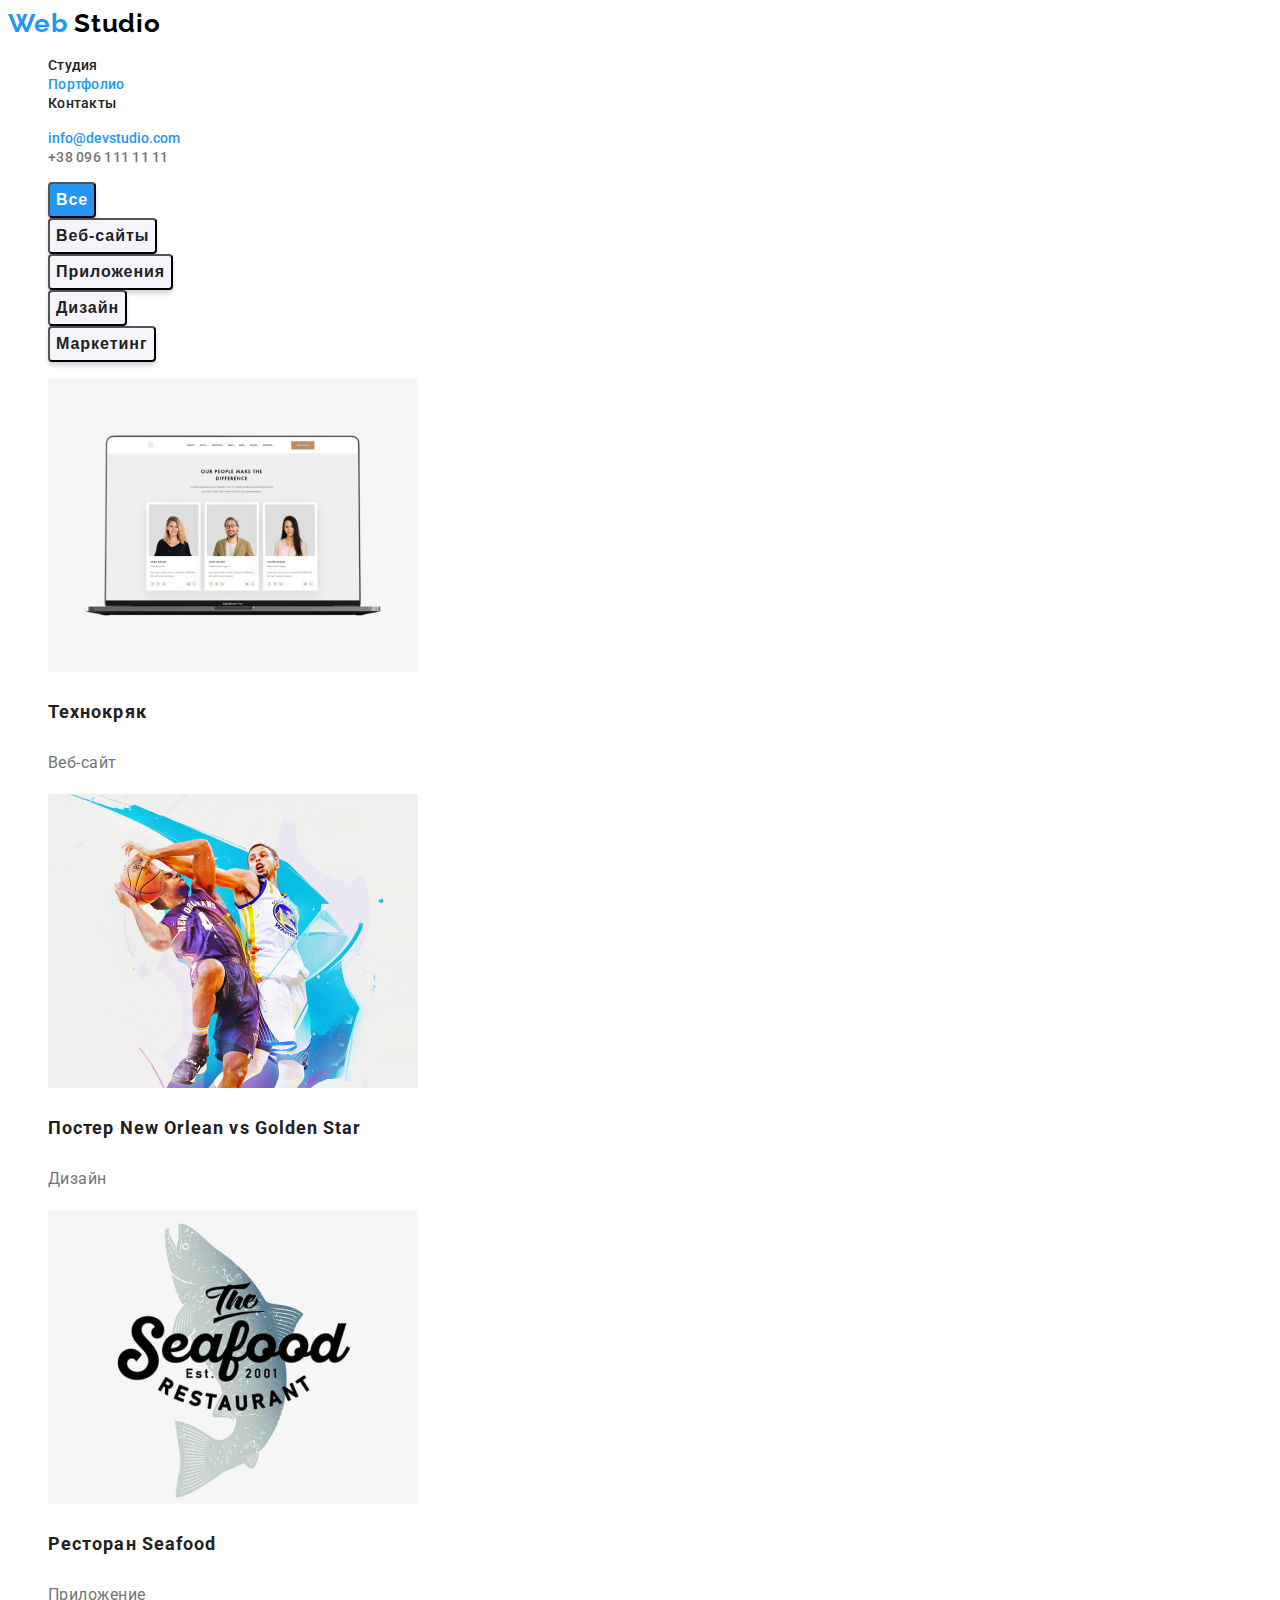
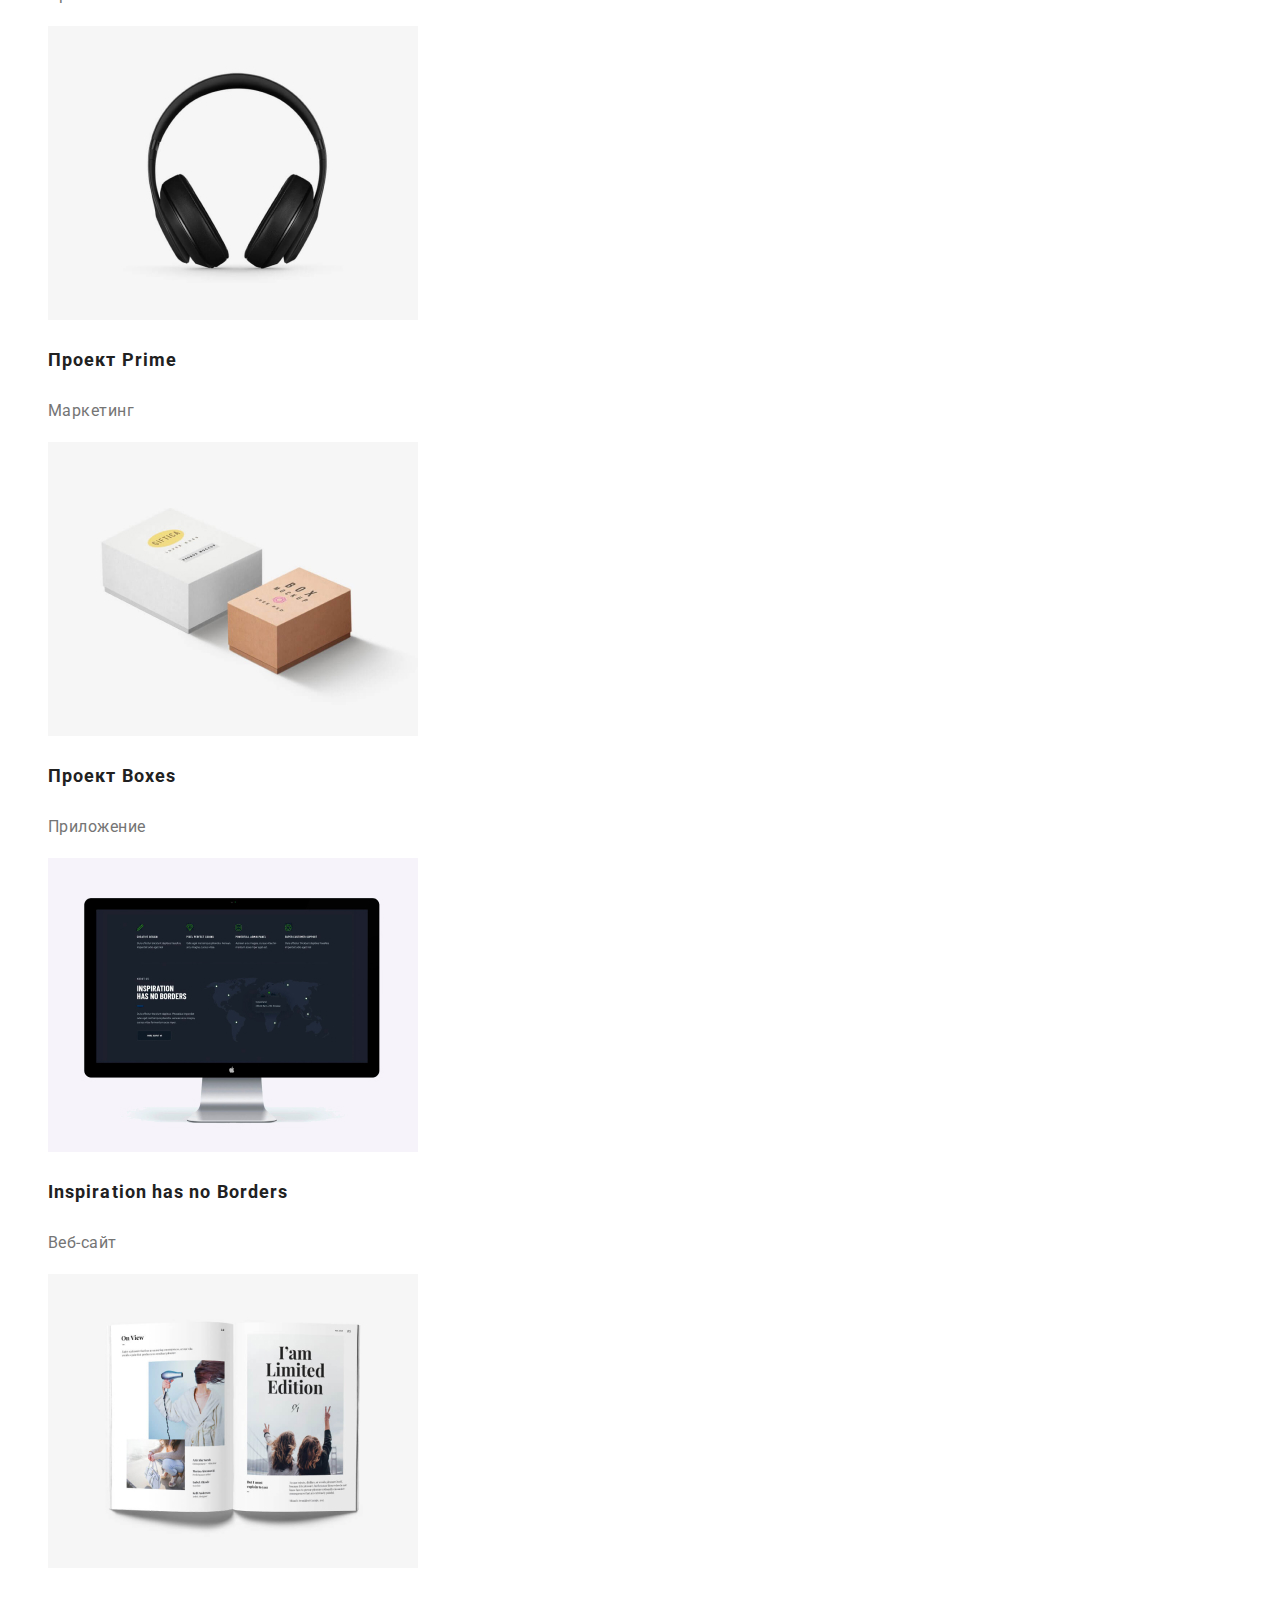
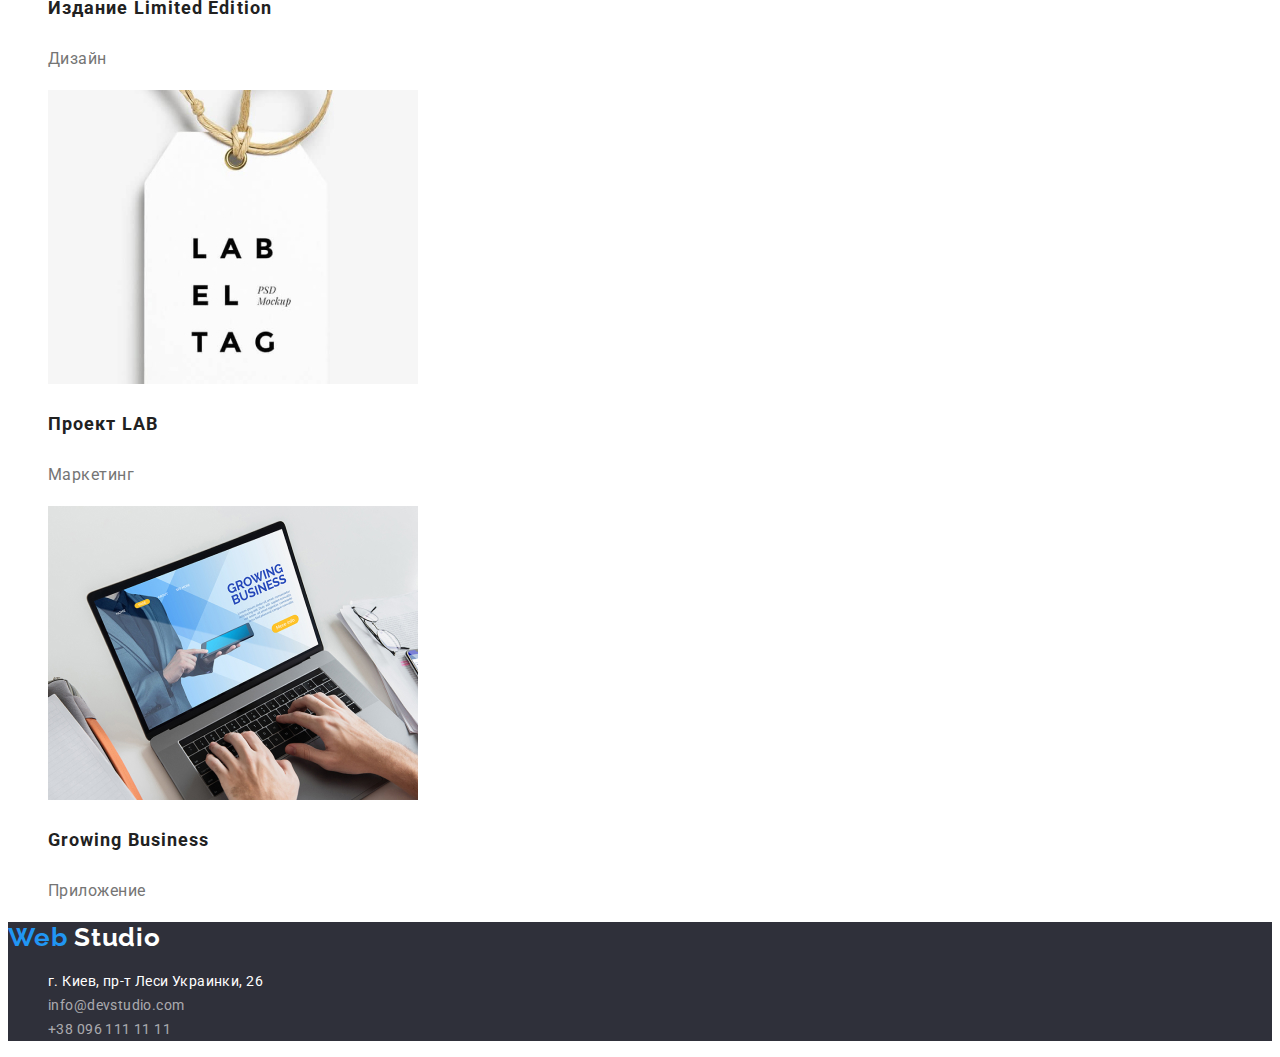
==== portfolio.html @ 271ae631 "Add files via upload" ====
<!DOCTYPE html>
<html lang="en">
<head>
    <meta charset="UTF-8" />
    <meta http-equiv="X-UA-Compatible" content="IE=edge" />
    <meta name="viewport" content="width=device-width, initial-scale=1.0" />
    <title>Document</title>
    <link rel="stylesheet" href="css/style.css">
    <link rel="modern-normalize" href="https://cdnjs.cloudflare.com/ajax/libs/modern-normalize/1.1.0/modern-normalize.min.css" integrity="sha512-wpPYUAdjBVSE4KJnH1VR1HeZfpl1ub8YT/NKx4PuQ5NmX2tKuGu6U/JRp5y+Y8XG2tV+wKQpNHVUX03MfMFn9Q==" crossorigin="anonymous" referrerpolicy="no-referrer">
    <link rel="preconnect" href="https://fonts.gstatic.com">
<link href="https://fonts.googleapis.com/css2?family=Raleway:wght@700&family=Roboto:wght@400;500;700;900&display=swap" rel="stylesheet"> 
</head>
<body>
    <!-- HEADER -->
    <header  class="header">
        <nav class="navigation"> 
          <a class="header-logo" href=" ">Web <span class="logo-color">Studio</span></a>
          
            <ul class="menu"> 
            <li class="menu-item, list"><a class="menu-link " href=" ./index.html"> Студия</a></li>
            <li class="menu-item, list"><a class="menu-link current" href=" "> Портфолио</a></li>
            <li class="menu-item, list"><a class="menu-link" href=" "> Контакты</a></li>
          </ul>
        </nav>
        <ul class="contacts-section">
          <li class="contacts-mail, list"><a class="mail-link-current" href="mailto:info@devstudio.com"> info@devstudio.com</a></li>
          <li class="contacts-telm, list"><a class="tel-link" href="tel:+380961111111">+38 096 111 11 11</a></li>
        </ul>
      </header>
       <!-- Filter -->
       <section class="section-hero">
           <h2 hidden class="">фильтр</h2>
           <ul class="filtr-menu, list">
               <li class="filtr-item">
                   <button class="btn" type="button">Все</button>

               </li>
               <li class="filtr-item">
                   <button class="pop-up-btn" type="button">Веб-сайты</button>

               </li>
               <li class="filtr-item">
                   <button class="pop-up-btn" type="button">Приложения</button>

               </li>
               <li class="filtr-item">
                   <button class="pop-up-btn" type="button">Дизайн</button>

               </li>
               <li class="filtr-item">
                   <button class="pop-up-btn" type="button">Маркетинг</button>

               </li>
            </ul>
            <!-- PORTFOLIO-->
            <ul class="-portfolio-project, list">
                <li>
                    <img src="Images/Portfolio/texnokriak.jpg" alt=""
                    width: 370px;
                    height: 294px;><a href=""></a>
                    <h3 class="project-name">Технокряк</h3>
            <p class="project-item">Веб-сайт</p>
                </li>
                <li><img src="Images/Portfolio/poster.jpg" alt=""
                    width: 370px;
                    height: 294px;><a href=""></a>
                    <h3 class="project-name">Постер New Orlean vs Golden Star</h3>
            <p class="project-item">Дизайн</p><a href=""></a></li>
                <li><img src="Images/Portfolio/restoran.jpg" alt=""
                    width: 370px;
                    height: 294px;><a href=""></a>
                    <h3 class="project-name">Ресторан Seafood</h3>
            <p class="project-item">Приложение</p><a href=""></a></li>
                <li><img src="Images/Portfolio/projectprime.jpg" alt=""
                    width: 370px;
                    height: 294px;><a href=""></a>
                    <h3 class="project-name">Проект Prime</h3>
            <p class="project-item">Маркетинг</p><a href=""></a></li>
                <li><img src="Images/Portfolio/projectboxes.jpg" alt=""
                    width: 370px;
                    height: 294px;><a href=""></a>
                    <h3 class="project-name">Проект Boxes</h3>
            <p class="project-item">Приложение</p><a href=""></a></li>
                <li><img src="Images/Portfolio/inspiration.jpg" alt=""
                    width: 370px;
                    height: 294px;><a href=""></a>
                    <h3 class="project-name">Inspiration has no Borders</h3>
            <p class="project-item">Веб-сайт</p><a href=""></a></li>
                <li><img src="Images/Portfolio/liited.jpg" alt=""
                    width: 370px;
                    height: 294px;><a href=""></a>
                    <h3 class="project-name">Издание Limited Edition</h3>
            <p class="project-item">Дизайн</p><a href=""></a></li>
                <li><img src="Images/Portfolio/projectlab.jpg" alt=""
                    width: 370px;
                    height: 294px;><a href=""></a>
                    <h3 class="project-name">Проект LAB</h3>
            <p class="project-item">Маркетинг</p><a href=""></a></li>
                <li><img src="Images/Portfolio/growing.jpg" alt=""
                    width: 370px;
                    height: 294px;><a href=""></a>
                    <h3 class="project-name">Growing Business</h3>
            <p class="project-item">Приложение</p><a href=""></a></li>
            </ul>
        </section>
        <!-- Footer -->
    <footer class="footer">
        <a class="logo-footer" href=" ">Web <span class="logo-color-footer">Studio</span></a>
        <address>
          <ul class="contact-footer">
            <li class="footer-item, list">
              <a class="map"
                href="https://goo.gl/maps/65E6jA36ebbG1yaQ8"
                target="_blank"
                rel="noopener noreferrer"
                >г. Киев, пр-т Леси Украинки, 26</a
              >
          <li class="contacts-mail, list"><a class="mail-footer" href="mailto:info@devstudio.com"> info@devstudio.com</a></li>
          <li class="contacts-tel, list"><a class="tel-footer" href="tel:+380961111111">+38 096 111 11 11</a></li>
          </ul>
        </address>
      </footer>
</body>
</html>
---- css/style.css ----
.list {
    list-style: none;
}

:root {
    --accent-color:
}

body {
    font-family: "Roboto", sans-serif;
    --main-font: "Roboto", sans-serif;
    --secondary-font: "Raleway", sans-serif;
}

.header-logo {
    font-family: Raleway;
    font-weight: bold;
    font-size: 26px;
    line-height: 31px;
    text-decoration: none;
    letter-spacing: 0.03em;
    color: #2196F3;
}

.logo-color {
    color: black;
}

.menu-link {
    font-style: normal;
    font-weight: 500;
    font-size: 14px;
    line-height: 16px;
    letter-spacing: 0.02em;
    text-decoration: none;
    color: #212121;
}

.menu-link:hover, .menu-link:focus {
    color: #2196F3;
}

.menu-link.current {
    color: #2196F3;
    cursor: pointer;
    text-decoration: none;
}

.tel-link, .mail-lnk {
    font-style: normal;
    font-weight: 500;
    font-size: 14px;
    line-height: 16px;
    letter-spacing: 0.02em;
    color: #757575;
    text-decoration: none;
}

.tel-link:hover, .tel-link:focus {
    color: #2196F3;
}

.contacts-mail:hover, .contacts-mail:focus {
    color: #2196F3;
}

.mail-link-current {
    color: #2196F3;
    cursor: pointer;
    text-decoration: none;
    font-size: 14px;
    font-weight: 500;
}

.contacts-tel:hover, .contacts-tel:focus {
    color: #2196F3;
}

/*End-Header*/

/*------*HERO*-------*/

.hero {
    text-align: center;
    background: #2F303A;
}

.hero-title {
    font-family: Roboto;
    font-style: normal;
    font-weight: 900;
    font-size: 44px;
    line-height: 60px;
    /* or 136% */
    text-align: center;
    letter-spacing: 0.06em;
    text-transform: uppercase;
    color: #FFFFFF;
}

.pop-up-button {
    font-style: inherit;
    font-weight: bold;
    font-size: 16px;
    line-height: 30px;
    display: flex;
    align-items: center;
    text-align: center;
    letter-spacing: 0.06em;
    color: #FFFFFF;
    background: #2196F3;
    box-shadow: 0px 4px 4px rgba(0, 0, 0, 0.15);
    border-radius: 4px;
    cursor: pointer;
}

.pop-up-button {
    display: inline-block;
}

/*------* END HERO*-------*/

/*-------*description*---------*/

.description-title {
    font-style: normal;
    font-weight: bold;
    font-size: 14px;
    line-height: 16px;
    letter-spacing: 0.03em;
    text-transform: uppercase;
    color: #212121;
}

.description {
    font-style: normal;
    font-weight: normal;
    font-size: 14px;
    line-height: 24px;
    letter-spacing: 0.03em;
    color: #757575;
}

/*-------* End Description*---------*/

/*-------*What We Do*---------*/

.what-we-do-name {
    font-style: normal;
    font-weight: bold;
    font-size: 36px;
    line-height: 42px;
    text-align: center;
    letter-spacing: 0.03em;
    color: #212121;
}

/*-------*End What We Do*---------*/

/*-------*Team*---------*/

.section-team {
    background: #F5F4FA;
}

.Team-title {
    font-style: normal;
    font-weight: bold;
    font-size: 36px;
    line-height: 42px;
    text-align: center;
    letter-spacing: 0.03em;
    color: #212121;
}

.Name {
    font-style: normal;
    font-weight: 500;
    font-size: 16px;
    line-height: 19px;
    /* text-align: center;*/
    letter-spacing: 0.03em;
    color: #212121;
}

.specialty {
    font-size: 16px;
    line-height: 19px;
    /* text-align: center;*/
    letter-spacing: 0.03em;
    color: #757575;
}

/*-------*End team*---------*/

/*-------*Footer*---------*/

.footer {
    background: #2F303A;
}

.map {
    font-style: normal;
    font-weight: normal;
    font-size: 14px;
    line-height: 24px;
    letter-spacing: 0.03em;
    color: #FFFFFF;
    text-decoration: none;
    /*color: #FFFFFF;*/
}

.mail-footer, .tel-footer {
    font-style: normal;
    font-weight: normal;
    font-size: 14px;
    line-height: 24px;
    text-decoration: none;
    letter-spacing: 0.03em;
    color: rgba(255, 255, 255, 0.6);
}

.mail-footer:hover, .mail-footer:focus {
    color: #2196F3;
}

.logo-footer {
    font-family: Raleway;
    font-weight: bold;
    font-size: 26px;
    line-height: 31px;
    text-decoration: none;
    letter-spacing: 0.03em;
    color: #2196F3;
}

.logo-color-footer {
    color: #FFFFFF;
}

/*-------*End Footer*---------*/

/*portfolio*/

/*HEADER*/

.header-logo {
    font-family: Raleway;
    font-weight: bold;
    font-size: 26px;
    line-height: 31px;
    text-decoration: none;
    letter-spacing: 0.03em;
    color: #2196F3;
}

.logo-color {
    color: black;
}

.menu-link {
    font-style: normal;
    font-weight: 500;
    font-size: 14px;
    line-height: 16px;
    letter-spacing: 0.02em;
    text-decoration: none;
    color: #212121;
}

.menu-link:hover, .menu-link:focus {
    color: #2196F3;
}

.menu-link.current {
    color: #2196F3;
    cursor: pointer;
    text-decoration: none;
}

.tel-link, .mail-lnk {
    font-style: normal;
    font-weight: 500;
    font-size: 14px;
    line-height: 16px;
    letter-spacing: 0.02em;
    color: #757575;
    text-decoration: none;
}

.tel-link:hover, .tel-link:focus {
    color: #2196F3;
}

.contacts-mail:hover, .contacts-mail:focus {
    color: #2196F3;
}

.mail-link-current {
    color: #2196F3;
    cursor: pointer;
    text-decoration: none;
}

.contacts-tel:hover, .contacts-tel:focus {
    color: #2196F3;
}

/*End-Header*/

/*FILTER*/

.btn {
    font-style: normal;
    font-weight: bold;
    font-size: 16px;
    line-height: 30px;
    display: flex;
    align-items: center;
    text-align: center;
    letter-spacing: 0.06em;
    color: #FFFFFF;
    background: #2196F3;
    box-shadow: 0px 4px 4px rgba(0, 0, 0, 0.15);
    border-radius: 4px;
    cursor: pointer;
}

.pop-up-btn {
    font-style: inherit;
    font-weight: bold;
    font-size: 16px;
    line-height: 30px;
    display: flex;
    align-items: center;
    text-align: center;
    letter-spacing: 0.06em;
    color: #212121;
    background: #F5F4FA;
    box-shadow: 0px 4px 4px rgba(0, 0, 0, 0.15);
    border-radius: 4px;
}

.pop-up-btn:hover, .pop-up-btn:focus {
    color: #FFFFFF;
    background-color: #2196F3;
}

/*END FILTER*/

/*PORTFOLIO*/

.project-name {
    font-style: normal;
    font-weight: bold;
    font-size: 18px;
    line-height: 36px;
    letter-spacing: 0.06em;
    color: #212121;
}

.project-item {
    font-style: normal;
    font-weight: normal;
    font-size: 16px;
    line-height: 30px;
    letter-spacing: 0.03em;
    color: #757575;
}

/*END PORTFOLIO*/

/*FOOTER*/

.footer {
    background: #2F303A;
}

.logo-footer {
    font-family: Raleway;
    font-weight: bold;
    font-size: 26px;
    line-height: 31px;
    text-decoration: none;
    letter-spacing: 0.03em;
    color: #2196F3;
}

.logo-color-footer {
    color: #FFFFFF;
}

.mail-footer, .tel-footer {
    font-style: normal;
    font-weight: normal;
    font-size: 14px;
    line-height: 24px;
    text-decoration: none;
    letter-spacing: 0.03em;
    color: rgba(255, 255, 255, 0.6);
}

/*END FOOTER*/
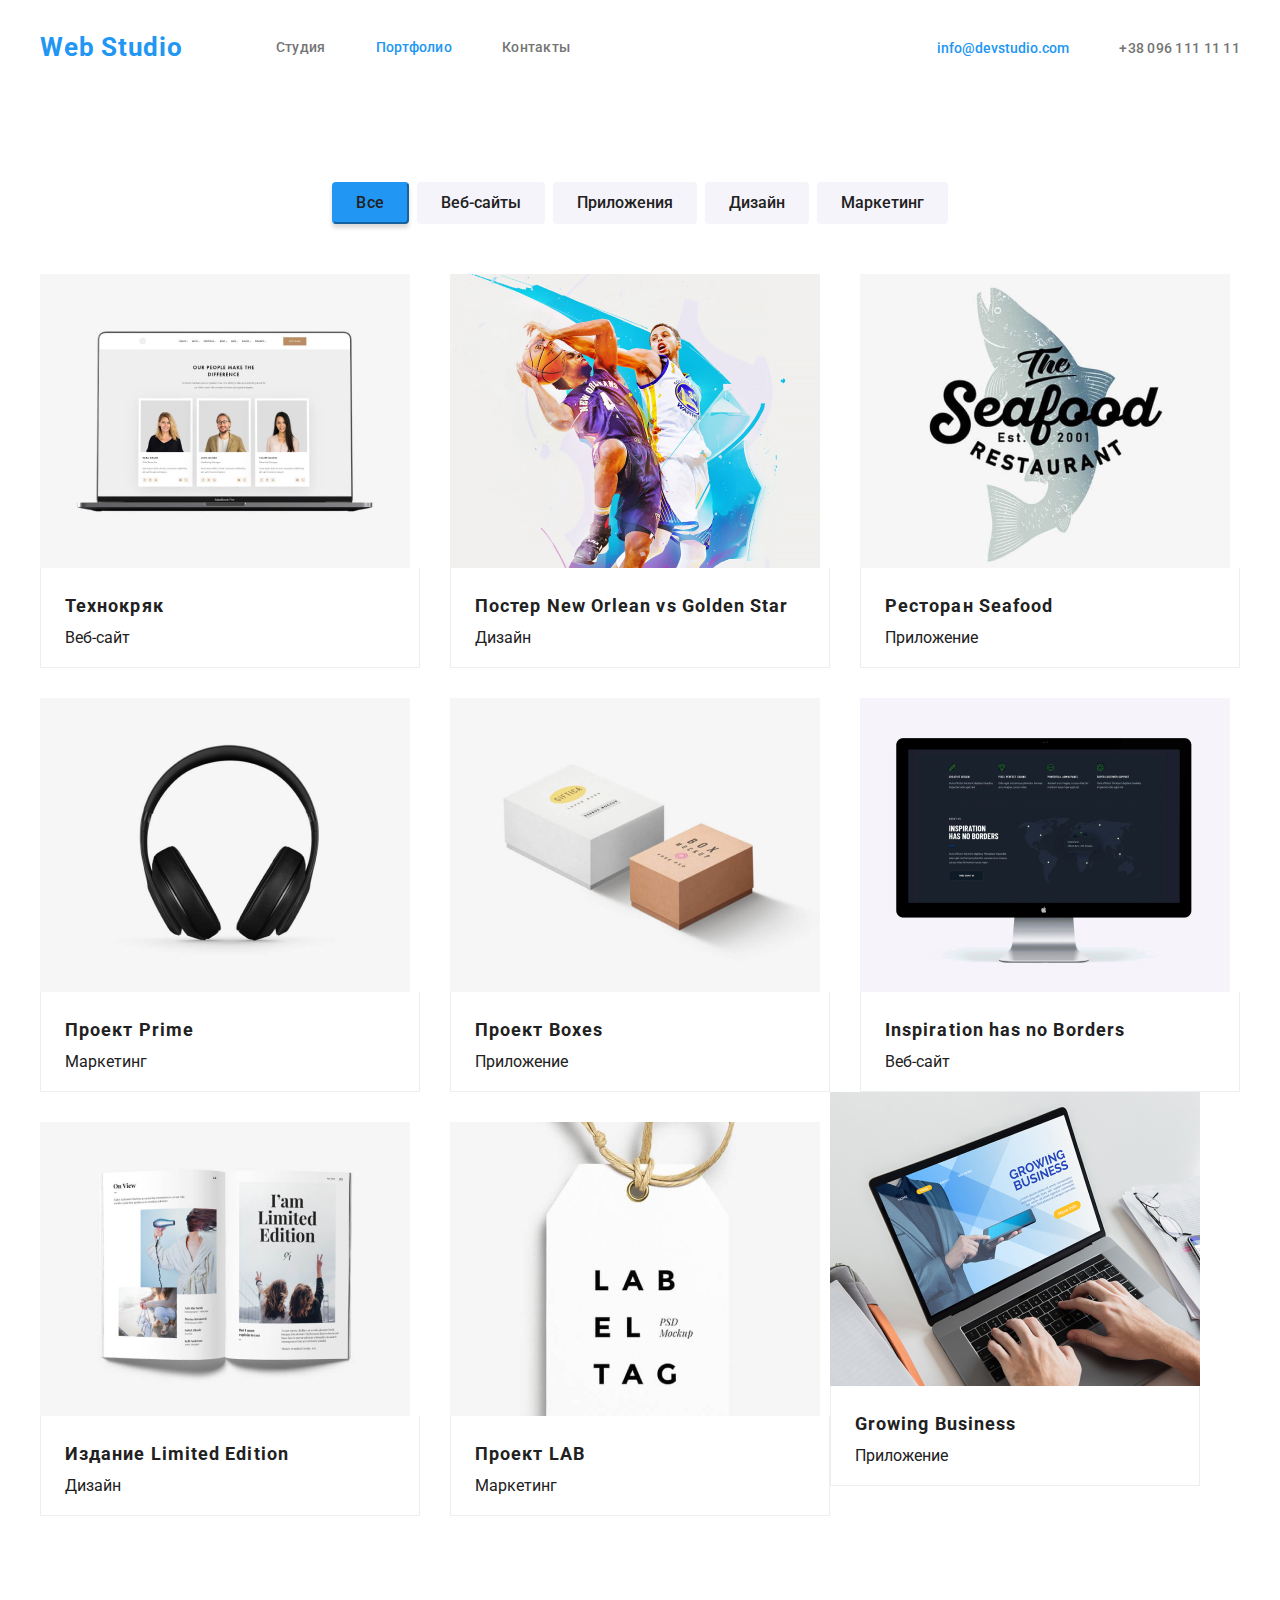
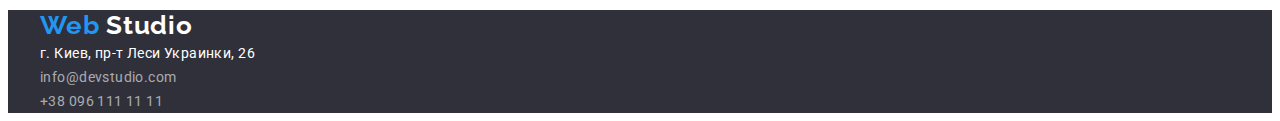
==== commit 50e52c38: "Add files via upload" ====
--- a/portfolio.html
+++ b/portfolio.html
@@ -11,26 +11,30 @@
 <link href="https://fonts.googleapis.com/css2?family=Raleway:wght@700&family=Roboto:wght@400;500;700;900&display=swap" rel="stylesheet"> 
 </head>
 <body>
+    <main>
     <!-- HEADER -->
-    <header  class="header">
-        <nav class="navigation"> 
-          <a class="header-logo" href=" ">Web <span class="logo-color">Studio</span></a>
-          
-            <ul class="menu"> 
-            <li class="menu-item, list"><a class="menu-link " href=" ./index.html"> Студия</a></li>
-            <li class="menu-item, list"><a class="menu-link current" href=" "> Портфолио</a></li>
-            <li class="menu-item, list"><a class="menu-link" href=" "> Контакты</a></li>
-          </ul>
-        </nav>
-        <ul class="contacts-section">
-          <li class="contacts-mail, list"><a class="mail-link-current" href="mailto:info@devstudio.com"> info@devstudio.com</a></li>
-          <li class="contacts-telm, list"><a class="tel-link" href="tel:+380961111111">+38 096 111 11 11</a></li>
-        </ul>
-      </header>
+   <header  class="header">
+    <div class="container header-container" > 
+    <nav class="main-nav"> 
+      <a class="logo-header" href=" / ">Web <span class="logo-color">Studio</span></a>
+        <ul class="site-nav"> 
+        <li class="nav-item "><a class="link " href=" ./index.html "> Студия</a></li>
+        <li class="nav-item "><a class="link current" href=""> Портфолио</a></li>
+        <li class="nav-item "><a class="link" href=" "> Контакты</a></li>
+      </ul>
+    </nav>
+    <ul class="auth-nav">
+      <li class="auth-nav-item "><a class="mail-link-current" href="mailto:info@devstudio.com"> info@devstudio.com</a></li>
+      <li class="auth-nav-item "><a class="tel-link" href="tel:+380961111111">+38 096 111 11 11</a></li>
+    </ul>
+  </div>
+  </header>
+  <main>
        <!-- Filter -->
        <section class="section-hero">
-           <h2 hidden class="">фильтр</h2>
-           <ul class="filtr-menu, list">
+           <div class="container">
+               <h1 class="visually-hidden">Портфолио</h1>
+           <ul class="filtr-menu-list">
                <li class="filtr-item">
                    <button class="btn" type="button">Все</button>
 
@@ -52,73 +56,105 @@
 
                </li>
             </ul>
+            <h2 hidden class="">фильтр</h2>
             <!-- PORTFOLIO-->
-            <ul class="-portfolio-project, list">
-                <li>
+            
+            <ul class="portfolio-project">
+                <li class="portfolio-item">
                     <img src="Images/Portfolio/texnokriak.jpg" alt=""
                     width: 370px;
                     height: 294px;><a href=""></a>
-                    <h3 class="project-name">Технокряк</h3>
-            <p class="project-item">Веб-сайт</p>
+                    <div class="project-box">
+                        <h3 class="project-name">Технокряк</h3>
+                        <p class="project-item">Веб-сайт</p>
+                    </div>
                 </li>
-                <li><img src="Images/Portfolio/poster.jpg" alt=""
+                <li class="portfolio-item"><img src="Images/Portfolio/poster.jpg" alt=""
                     width: 370px;
                     height: 294px;><a href=""></a>
-                    <h3 class="project-name">Постер New Orlean vs Golden Star</h3>
-            <p class="project-item">Дизайн</p><a href=""></a></li>
-                <li><img src="Images/Portfolio/restoran.jpg" alt=""
+                   <div class="project-box">
+                       <h3 class="project-name">Постер New Orlean vs Golden Star</h3>
+                       <p class="project-item">Дизайн</p><a href=""></a>
+                   </div>
+                </li>
+                <li class="portfolio-item"><img src="Images/Portfolio/restoran.jpg" alt=""
                     width: 370px;
                     height: 294px;><a href=""></a>
-                    <h3 class="project-name">Ресторан Seafood</h3>
-            <p class="project-item">Приложение</p><a href=""></a></li>
-                <li><img src="Images/Portfolio/projectprime.jpg" alt=""
+                    <div class="project-box">
+                        <h3 class="project-name">Ресторан Seafood</h3>
+                        <p class="project-item">Приложение</p><a href=""></a>
+                    </div>
+                </li>
+                <li class="portfolio-item"><img src="Images/Portfolio/projectprime.jpg" alt=""
                     width: 370px;
                     height: 294px;><a href=""></a>
-                    <h3 class="project-name">Проект Prime</h3>
-            <p class="project-item">Маркетинг</p><a href=""></a></li>
-                <li><img src="Images/Portfolio/projectboxes.jpg" alt=""
+                    <div class="project-box">
+                       <h3 class="project-name">Проект Prime</h3>
+                       <p class="project-item">Маркетинг</p><a href=""></a>
+                    </div> 
+                    </li>
+                <li class="portfolio-item"><img src="Images/Portfolio/projectboxes.jpg" alt=""
                     width: 370px;
                     height: 294px;><a href=""></a>
-                    <h3 class="project-name">Проект Boxes</h3>
-            <p class="project-item">Приложение</p><a href=""></a></li>
-                <li><img src="Images/Portfolio/inspiration.jpg" alt=""
+                    <div class="project-box">
+                        <h3 class="project-name">Проект Boxes</h3>
+                        <p class="project-item">Приложение</p><a href=""></a>
+                    </div>
+                </li>
+                <li class="portfolio-item"><img src="Images/Portfolio/inspiration.jpg" alt=""
                     width: 370px;
                     height: 294px;><a href=""></a>
-                    <h3 class="project-name">Inspiration has no Borders</h3>
-            <p class="project-item">Веб-сайт</p><a href=""></a></li>
-                <li><img src="Images/Portfolio/liited.jpg" alt=""
+                    <div class="project-box">
+                        <h3 class="project-name">Inspiration has no Borders</h3>
+                        <p class="project-item">Веб-сайт</p><a href=""></a>
+                    </div>
+                </li>
+                <li class="portfolio-item"><img src="Images/Portfolio/liited.jpg" alt=""
                     width: 370px;
                     height: 294px;><a href=""></a>
-                    <h3 class="project-name">Издание Limited Edition</h3>
-            <p class="project-item">Дизайн</p><a href=""></a></li>
-                <li><img src="Images/Portfolio/projectlab.jpg" alt=""
+                    <div class="project-box">
+                        <h3 class="project-name">Издание Limited Edition</h3>
+                        <p class="project-item">Дизайн</p><a href=""></a>
+                    </div>
+                </li>
+                <li class="portfolio-item"><img src="Images/Portfolio/projectlab.jpg" alt=""
                     width: 370px;
                     height: 294px;><a href=""></a>
-                    <h3 class="project-name">Проект LAB</h3>
-            <p class="project-item">Маркетинг</p><a href=""></a></li>
-                <li><img src="Images/Portfolio/growing.jpg" alt=""
+                   <div class="project-box">
+                       <h3 class="project-name">Проект LAB</h3>
+                       <p class="project-item">Маркетинг</p><a href=""></a>
+                   </div>
+                </li>
+                <li ><img src="Images/Portfolio/growing.jpg" alt=""
                     width: 370px;
                     height: 294px;><a href=""></a>
-                    <h3 class="project-name">Growing Business</h3>
-            <p class="project-item">Приложение</p><a href=""></a></li>
+                    <div class="project-box"> 
+                        <h3 class="project-name">Growing Business</h3>
+                        <p class="project-item">Приложение</p><a href=""></a>
+                    </div>
+                </li>
             </ul>
+        </div>
         </section>
+        </main>
         <!-- Footer -->
-    <footer class="footer">
-        <a class="logo-footer" href=" ">Web <span class="logo-color-footer">Studio</span></a>
-        <address>
-          <ul class="contact-footer">
-            <li class="footer-item, list">
-              <a class="map"
-                href="https://goo.gl/maps/65E6jA36ebbG1yaQ8"
-                target="_blank"
-                rel="noopener noreferrer"
-                >г. Киев, пр-т Леси Украинки, 26</a
-              >
-          <li class="contacts-mail, list"><a class="mail-footer" href="mailto:info@devstudio.com"> info@devstudio.com</a></li>
-          <li class="contacts-tel, list"><a class="tel-footer" href="tel:+380961111111">+38 096 111 11 11</a></li>
-          </ul>
-        </address>
-      </footer>
+        <footer class="footer">
+            <div class="container footer-container">
+            <a class="logo-footer" href=" ">Web <span class="logo-color-footer">Studio</span></a>
+            <address>
+              <ul class="contact-footer">
+                <li class="footer-item, list">
+                  <a class="map"
+                    href="https://goo.gl/maps/65E6jA36ebbG1yaQ8"
+                    target="_blank"
+                    rel="noopener noreferrer"
+                    >г. Киев, пр-т Леси Украинки, 26</a
+                  >
+              <li class="contacts-mail, list"><a class="mail-footer" href="mailto:info@devstudio.com"> info@devstudio.com</a></li>
+              <li class="contacts-tel, list"><a class="tel-footer" href="tel:+380961111111">+38 096 111 11 11</a></li>
+              </ul>
+            </address>
+          </div>
+          </footer>
 </body>
 </html>--- a/css/style.css
+++ b/css/style.css
@@ -1,403 +1,611 @@
 .list {
+  list-style: none;
+}
+
+:root {
+  --primary-font: "Roboto", sans-serif;
+  --secondar-font: "Raleway", sans-serif;
+  --primary-font-color: #757575;
+  --secondary-font-color: #212121;
+  --logo-accent-color: #2196f3;
+  --logo-second-color: #000000;
+  --logo-footer-color: #ffffff;
+  --link-hover-focus: #2196f3;
+  --box-shadov: 0px 1px 3px rgba(0, 0, 0, 0.12), 0px 1px 1px rgba(0, 0, 0, 0.14),
+    0px 2px 1px rgba(0, 0, 0, 0.2);
+  --btn-shadow: 0px 4px 4px rgba(0, 0, 0, 0.15);
+}
+h1,
+h2,
+h3,
+h4,
+h5,
+p {
+  margin-top: 0;
+  margin-bottom: 0;
+}
+ul,
+ol {
+  margin-top: 0;
+  margin-bottom: 0;
+  padding-left: 0;
+}
+img {
+  display: block;
+}
+body {
+  font-family: var(--primacy-font), "Open-sans", sans-serif;
+  color: var(--primary-font-color);
+}
+.header {
+  padding-top: 24px;
+  padding-bottom: 25px;
+}
+.header-container {
+  display: flex;
+  align-items: center;
+}
+.container {
+  width: 1200px;
+  margin: 0 auto;
+  padding-left: 15px;
+  padding-right: 15px;
+}
+.section {
+  padding-top: 94px;
+  padding-bottom: 94px;
+}
+.main-nav {
+  display: flex;
+  align-items: center;
+}
+.logo-header {
+  font-family: var(--secondary-font);
+  font-weight: 700;
+  font-size: 26px;
+  line-height: 1.2;
+  letter-spacing: 0.03em;
+  color: var(--logo-second-color);
+  text-decoration: none;
+  margin-right: 93px;
+  margin-left: 0;
+  color: #2196f3;
+}
+.logo-color {
+  color: var(--logo-accent-color);
+}
+.site-nav {
+  list-style: none;
+  display: flex;
+  align-items: center;
+}
+
+.nav-item:not(:last-child) {
+  margin-right: 50px;
+  font-style: normal;
+  font-weight: 500;
+  font-size: 14px;
+  line-height: 16px;
+  letter-spacing: 0.02em;
+  text-decoration: none;
+  color: #212121;
+}
+.nav-item .link:hover,
+.nav-item .link:focus {
+  color: var(--link-hover-focus);
+}
+.link {
+  text-decoration: none;
+  color: var(--secondary-font-color);
+  font-weight: 500px;
+  line-height: 1.14;
+}
+.link.current {
+  color: #2196f3;
+  cursor: pointer;
+  text-decoration: none;
+}
+.nav-item:not(:first-child) {
+  font-style: normal;
+  font-weight: 500;
+  font-size: 14px;
+  line-height: 16px;
+  letter-spacing: 0.02em;
+  color: #757575;
+  text-decoration: none;
+}
+
+.auth-nav {
+  list-style: none;
+  display: flex;
+  align-items: center;
+  margin-left: auto;
+}
+.auth-nav-item:not(:first-child) {
+  margin-left: 50px;
+}
+
+.tel-link {
+  text-decoration: none;
+  color: #757575;
+  font-weight: 500;
+  line-height: 1.14;
+  letter-spacing: 0.02em;
+}
+.auth-nav-item:hover,
+.auth-nav-item:focus {
+  color: var(--link-hover-focus);
+}
+.mail-link-current {
+  color: #2196f3;
+  cursor: pointer;
+  text-decoration: none;
+  font-size: 14px;
+  font-weight: 500;
+}
+.auth-nav .nav-item + .nav-item {
+  margin-left: 50px;
+}
+/*End-Header*/
+
+/*------*HERO*-------*/
+
+.hero {
+  text-align: center;
+  background: #2f303a;
+  padding-top: 200px;
+  padding-bottom: 200px;
+}
+.hero-container {
+}
+
+.hero-title {
+  font-family: Roboto;
+  font-style: normal;
+  font-weight: 900;
+  font-size: 44px;
+  line-height: 60px;
+  /* or 136% */
+  text-align: center;
+  letter-spacing: 0.06em;
+  text-transform: uppercase;
+  color: #ffffff;
+  width: 696px;
+  margin-right: auto;
+  margin-left: auto;
+  margin-bottom: 30px;
+}
+
+.pop-up-button {
+  font-style: inherit;
+  font-weight: bold;
+  font-size: 16px;
+  line-height: 30px;
+  display: flex;
+  align-items: center;
+  text-align: center;
+  letter-spacing: 0.06em;
+  color: #ffffff;
+  background: #2196f3;
+  box-shadow: 0px 4px 4px rgba(0, 0, 0, 0.15);
+  border-radius: 4px;
+  cursor: pointer;
+  padding: 10px 32px;
+  border-color: #020202;
+}
+
+.pop-up-button {
+  display: inline-block;
+}
+
+/*------* END HERO*-------*/
+
+/*-------*description*---------*/
+.descript {
+}
+.visually-hidden {
+  position: absolute;
+  width: 1px;
+  height: 1px;
+  margin: -1px;
+  border: 0;
+  padding: 0;
+
+  white-space: nowrap;
+  clip: rect(0 0 0 0);
+  clip-path: inset(100%);
+  overflow: hidden;
+}
+.description-item {
+  display: flex;
+  list-style: none;
+}
+.description-list {
+  margin-right: 30px;
+}
+.description-list {
+  width: 270px;
+}
+.description-title {
+  font-style: normal;
+  font-weight: bold;
+  font-size: 14px;
+  line-height: 16px;
+  letter-spacing: 0.03em;
+  text-transform: uppercase;
+  color: #212121;
+}
+
+.description {
+  font-style: normal;
+  font-weight: normal;
+  font-size: 14px;
+  line-height: 24px;
+  letter-spacing: 0.03em;
+  color: var(--primacy-font-color);
+  line-height: 1.7;
+  margin-top: 10px;
+}
+
+/*-------* End Description*---------*/
+
+/*-------*What We Do*---------*/
+.What-we-do {
+  padding-bottom: 94px;
+}
+.what-we-do-container {
+}
+.what-we-do-name {
+  font-style: normal;
+  font-weight: bold;
+  font-size: 36px;
+  line-height: 42px;
+  text-align: center;
+  letter-spacing: 0.03em;
+  font-weight: 700;
+  color: var(--secondary-font-color);
+  font-size: 36px;
+  line-height: 1.17;
+  text-align: center;
+}
+.what-item {
+  display: flex;
+  list-style: none;
+  margin-top: 50px;
+}
+.img-list:not(:last-child) {
+  margin-right: 30px;
+}
+
+/*-------*End What We Do*---------*/
+
+/*-------*Team*---------*/
+
+.team {
+  background: #f5f4fa;
+}
+
+.Team-title {
+  font-style: normal;
+  font-weight: 700;
+  font-size: 36px;
+  line-height: 1.17;
+  text-align: center;
+  letter-spacing: 0.03em;
+  color: var(--secondary-font-color);
+}
+.team-item {
+  display: flex;
+  list-style: none;
+  margin-top: 50px;
+}
+.team-item-list:not(:last-child) {
+  margin-right: 30px;
+}
+.team-item-list {
+  background: #ffffff;
+  box-shadow: 0px 1px 3px rgba(0, 0, 0, 0.12), 0px 1px 1px rgba(0, 0, 0, 0.14),
+    0px 2px 1px rgba(0, 0, 0, 0.2);
+  border-radius: 0px 0px 4px 4px;
+}
+.team-box {
+  text-align: center;
+  padding-top: 30px;
+  padding-bottom: 30px;
+}
+.Name {
+  font-style: normal;
+  font-weight: 500;
+  font-size: 16px;
+  line-height: 19px;
+  /* text-align: center;*/
+  letter-spacing: 0.03em;
+  color: #212121;
+}
+
+.specialty {
+  font-size: 16px;
+  line-height: 19px;
+  /* text-align: center;*/
+  letter-spacing: 0.03em;
+  color: #757575;
+  margin-top: 10px;
+}
+
+/*-------*End team*---------*/
+
+/*-------*Footer*---------*/
+
+.footer {
+  background: #2f303a;
+}
+
+.map {
+  font-style: normal;
+  font-weight: normal;
+  font-size: 14px;
+  line-height: 24px;
+  letter-spacing: 0.03em;
+  color: #ffffff;
+  text-decoration: none;
+  /*color: #FFFFFF;*/
+}
+
+.mail-footer,
+.tel-footer {
+  font-style: normal;
+  font-weight: normal;
+  font-size: 14px;
+  line-height: 24px;
+  text-decoration: none;
+  letter-spacing: 0.03em;
+  color: rgba(255, 255, 255, 0.6);
+}
+
+.mail-footer:hover,
+.mail-footer:focus {
+  color: var (--link-hover-focus);
+}
+
+.logo-footer {
+  font-family: Raleway;
+  font-weight: bold;
+  font-size: 26px;
+  line-height: 31px;
+  text-decoration: none;
+  letter-spacing: 0.03em;
+  color: #2196f3;
+}
+
+.logo-color-footer {
+  color: #ffffff;
+}
+
+/*-------*End Footer*---------*/
+
+/*portfolio*/
+
+/*HEADER*/
+:root {
+  --primary-font: "Roboto", sans-serif;
+  --secondar-font: "Raleway", sans-serif;
+  --primary-font-color: #212121;
+  --secondary-font-color: #757575;
+  --logo-accent-color: #2196f3;
+  --logo-second-color: #000000;
+  --logo-footer-color: #ffffff;
+  --link-hover-focus: #2196f3;
+}
+body {
+  font-family: var(--primary-font), "Open Sans", sans-serif;
+  color: var(--primary-font-color);
+  font-weight: 400;
+  font-size: 16px;
+}
+.header {
+}
+.main-nav {
+  font-size: 14px;
+}
+.header-logo {
+  font-family: var(--secondar-font);
+  font-weight: 700;
+  font-size: 26px;
+  line-height: 1.2;
+  letter-spacing: 0.03em;
+  color: var(--logo-second-color);
+  text-decoration: none;
+}
+
+.logo-color {
+  color: var(--logo-accent-color);
+}
+.site-nav {
+  list-style: none;
+}
+
+.menu-link {
+  font-style: normal;
+  font-weight: 500;
+  font-size: 14px;
+  line-height: 16px;
+  letter-spacing: 0.02em;
+  text-decoration: none;
+  color: #212121;
+}
+
+.menu-link:hover,
+.menu-link:focus {
+  color: #2196f3;
+}
+
+.menu-link.current {
+  color: #2196f3;
+  cursor: pointer;
+  text-decoration: none;
+}
+
+.tel-link,
+.mail-lnk {
+  font-style: normal;
+  font-weight: 500;
+  font-size: 14px;
+  line-height: 16px;
+  letter-spacing: 0.02em;
+  color: #757575;
+  text-decoration: none;
+}
+
+.tel-link:hover,
+.tel-link:focus {
+  color: #2196f3;
+}
+
+.contacts-mail:hover,
+.contacts-mail:focus {
+  color: #2196f3;
+}
+
+.mail-link-current {
+  color: #2196f3;
+  cursor: pointer;
+  text-decoration: none;
+}
+
+.contacts-tel:hover,
+.contacts-tel:focus {
+  color: #2196f3;
+}
+
+/*End-Header*/
+
+/*FILTER*/
+.section-hero{
+     padding-top: 94px;
+     padding-bottom: 94px;
+}
+.filtr-menu-list{
     list-style: none;
-}
-
-:root {
-    --accent-color:
-}
-
-body {
-    font-family: "Roboto", sans-serif;
-    --main-font: "Roboto", sans-serif;
-    --secondary-font: "Raleway", sans-serif;
-}
-
-.header-logo {
-    font-family: Raleway;
-    font-weight: bold;
-    font-size: 26px;
-    line-height: 31px;
-    text-decoration: none;
-    letter-spacing: 0.03em;
-    color: #2196F3;
-}
-
-.logo-color {
-    color: black;
-}
-
-.menu-link {
-    font-style: normal;
-    font-weight: 500;
-    font-size: 14px;
-    line-height: 16px;
-    letter-spacing: 0.02em;
-    text-decoration: none;
-    color: #212121;
-}
-
-.menu-link:hover, .menu-link:focus {
-    color: #2196F3;
-}
-
-.menu-link.current {
-    color: #2196F3;
-    cursor: pointer;
-    text-decoration: none;
-}
-
-.tel-link, .mail-lnk {
-    font-style: normal;
-    font-weight: 500;
-    font-size: 14px;
-    line-height: 16px;
-    letter-spacing: 0.02em;
-    color: #757575;
-    text-decoration: none;
-}
-
-.tel-link:hover, .tel-link:focus {
-    color: #2196F3;
-}
-
-.contacts-mail:hover, .contacts-mail:focus {
-    color: #2196F3;
-}
-
-.mail-link-current {
-    color: #2196F3;
-    cursor: pointer;
-    text-decoration: none;
-    font-size: 14px;
-    font-weight: 500;
-}
-
-.contacts-tel:hover, .contacts-tel:focus {
-    color: #2196F3;
-}
-
-/*End-Header*/
-
-/*------*HERO*-------*/
-
-.hero {
-    text-align: center;
-    background: #2F303A;
-}
-
-.hero-title {
-    font-family: Roboto;
-    font-style: normal;
-    font-weight: 900;
-    font-size: 44px;
-    line-height: 60px;
-    /* or 136% */
-    text-align: center;
-    letter-spacing: 0.06em;
-    text-transform: uppercase;
-    color: #FFFFFF;
-}
-
-.pop-up-button {
-    font-style: inherit;
-    font-weight: bold;
-    font-size: 16px;
-    line-height: 30px;
     display: flex;
-    align-items: center;
-    text-align: center;
-    letter-spacing: 0.06em;
-    color: #FFFFFF;
-    background: #2196F3;
-    box-shadow: 0px 4px 4px rgba(0, 0, 0, 0.15);
-    border-radius: 4px;
-    cursor: pointer;
-}
-
-.pop-up-button {
-    display: inline-block;
-}
-
-/*------* END HERO*-------*/
-
-/*-------*description*---------*/
-
-.description-title {
-    font-style: normal;
-    font-weight: bold;
-    font-size: 14px;
-    line-height: 16px;
-    letter-spacing: 0.03em;
-    text-transform: uppercase;
-    color: #212121;
-}
-
-.description {
-    font-style: normal;
-    font-weight: normal;
-    font-size: 14px;
-    line-height: 24px;
-    letter-spacing: 0.03em;
-    color: #757575;
-}
-
-/*-------* End Description*---------*/
-
-/*-------*What We Do*---------*/
-
-.what-we-do-name {
-    font-style: normal;
-    font-weight: bold;
-    font-size: 36px;
-    line-height: 42px;
-    text-align: center;
-    letter-spacing: 0.03em;
-    color: #212121;
-}
-
-/*-------*End What We Do*---------*/
-
-/*-------*Team*---------*/
-
-.section-team {
-    background: #F5F4FA;
-}
-
-.Team-title {
-    font-style: normal;
-    font-weight: bold;
-    font-size: 36px;
-    line-height: 42px;
-    text-align: center;
-    letter-spacing: 0.03em;
-    color: #212121;
-}
-
-.Name {
-    font-style: normal;
-    font-weight: 500;
-    font-size: 16px;
-    line-height: 19px;
-    /* text-align: center;*/
-    letter-spacing: 0.03em;
-    color: #212121;
-}
-
-.specialty {
-    font-size: 16px;
-    line-height: 19px;
-    /* text-align: center;*/
-    letter-spacing: 0.03em;
-    color: #757575;
-}
-
-/*-------*End team*---------*/
-
-/*-------*Footer*---------*/
+    justify-content: center;
+    margin-bottom: 50px;
+}
+
+.filtr-item:not(:last-child) {
+  margin-right: 8px;
+}
+
+
+
+.btn {
+  font-family: var(--primary-font);
+  font-weight: 500;
+  font-size: 16px;
+  line-height: 1.63;
+  display: flex;
+  align-items: center;
+  text-align: center;
+  letter-spacing: 0.06em;
+  background-color: #f5f4fa;
+  color: #212121;
+  background: #2196f3;
+  box-shadow: 0px 4px 4px rgba(0, 0, 0, 0.15);
+  border-radius: 4px;
+  cursor: pointer;
+  padding: 6px 22px;
+  border-color: #2196f3;
+}
+
+.pop-up-btn {
+  font-family: inherit;
+  font-size: 16px;
+  background-color: #f5f4fa;
+  color: #212121;
+  font-weight: 500;
+  line-height: 1.63;
+  cursor: pointer;
+  padding: 6px 22px;
+  border-radius: 4px;
+  border-color: transparent;
+
+  
+}
+
+.pop-up-btn:hover,
+.pop-up-btn:focus {
+  color: #ffffff;
+  background-color: #2196f3;
+}
+
+/*END FILTER*/
+
+/*PORTFOLIO*/
+
+.portfolio-item{
+  margin-top: 30px;
+  margin-left: 30px;
+    /* margin: 15px ; */
+    flex-basis: calc(100% / 3 - 30px)
+}
+.portfolio-project {
+ /* margin: -15px; */
+  display: flex;
+  flex-wrap: wrap;
+  list-style: none;
+  margin-left: -30px;
+  margin-top: -30px;
+  }
+  
+.project-box{
+    padding: 20px 24px;
+    border: 1px solid #EEEEEE;
+    border-top: none;
+} 
+.project-name {
+  font-style: normal;
+  font-weight: bold;
+  font-size: 18px;
+  line-height: 36px;
+  letter-spacing: 0.06em;
+  color: #212121;
+}
+
+.project-item {
+  color: var(--primary-font-color);
+  margin-top: 4px;
+}
+
+/*END PORTFOLIO*/
+
+/*FOOTER*/
 
 .footer {
-    background: #2F303A;
-}
-
-.map {
-    font-style: normal;
-    font-weight: normal;
-    font-size: 14px;
-    line-height: 24px;
-    letter-spacing: 0.03em;
-    color: #FFFFFF;
-    text-decoration: none;
-    /*color: #FFFFFF;*/
-}
-
-.mail-footer, .tel-footer {
-    font-style: normal;
-    font-weight: normal;
-    font-size: 14px;
-    line-height: 24px;
-    text-decoration: none;
-    letter-spacing: 0.03em;
-    color: rgba(255, 255, 255, 0.6);
-}
-
-.mail-footer:hover, .mail-footer:focus {
-    color: #2196F3;
+  background: #2f303a;
 }
 
 .logo-footer {
-    font-family: Raleway;
-    font-weight: bold;
-    font-size: 26px;
-    line-height: 31px;
-    text-decoration: none;
-    letter-spacing: 0.03em;
-    color: #2196F3;
+  font-family: Raleway;
+  font-weight: bold;
+  font-size: 26px;
+  line-height: 31px;
+  text-decoration: none;
+  letter-spacing: 0.03em;
+  color: #2196f3;
 }
 
 .logo-color-footer {
-    color: #FFFFFF;
-}
-
-/*-------*End Footer*---------*/
-
-/*portfolio*/
-
-/*HEADER*/
-
-.header-logo {
-    font-family: Raleway;
-    font-weight: bold;
-    font-size: 26px;
-    line-height: 31px;
-    text-decoration: none;
-    letter-spacing: 0.03em;
-    color: #2196F3;
-}
-
-.logo-color {
-    color: black;
-}
-
-.menu-link {
-    font-style: normal;
-    font-weight: 500;
-    font-size: 14px;
-    line-height: 16px;
-    letter-spacing: 0.02em;
-    text-decoration: none;
-    color: #212121;
-}
-
-.menu-link:hover, .menu-link:focus {
-    color: #2196F3;
-}
-
-.menu-link.current {
-    color: #2196F3;
-    cursor: pointer;
-    text-decoration: none;
-}
-
-.tel-link, .mail-lnk {
-    font-style: normal;
-    font-weight: 500;
-    font-size: 14px;
-    line-height: 16px;
-    letter-spacing: 0.02em;
-    color: #757575;
-    text-decoration: none;
-}
-
-.tel-link:hover, .tel-link:focus {
-    color: #2196F3;
-}
-
-.contacts-mail:hover, .contacts-mail:focus {
-    color: #2196F3;
-}
-
-.mail-link-current {
-    color: #2196F3;
-    cursor: pointer;
-    text-decoration: none;
-}
-
-.contacts-tel:hover, .contacts-tel:focus {
-    color: #2196F3;
-}
-
-/*End-Header*/
-
-/*FILTER*/
-
-.btn {
-    font-style: normal;
-    font-weight: bold;
-    font-size: 16px;
-    line-height: 30px;
-    display: flex;
-    align-items: center;
-    text-align: center;
-    letter-spacing: 0.06em;
-    color: #FFFFFF;
-    background: #2196F3;
-    box-shadow: 0px 4px 4px rgba(0, 0, 0, 0.15);
-    border-radius: 4px;
-    cursor: pointer;
-}
-
-.pop-up-btn {
-    font-style: inherit;
-    font-weight: bold;
-    font-size: 16px;
-    line-height: 30px;
-    display: flex;
-    align-items: center;
-    text-align: center;
-    letter-spacing: 0.06em;
-    color: #212121;
-    background: #F5F4FA;
-    box-shadow: 0px 4px 4px rgba(0, 0, 0, 0.15);
-    border-radius: 4px;
-}
-
-.pop-up-btn:hover, .pop-up-btn:focus {
-    color: #FFFFFF;
-    background-color: #2196F3;
-}
-
-/*END FILTER*/
-
-/*PORTFOLIO*/
-
-.project-name {
-    font-style: normal;
-    font-weight: bold;
-    font-size: 18px;
-    line-height: 36px;
-    letter-spacing: 0.06em;
-    color: #212121;
-}
-
-.project-item {
-    font-style: normal;
-    font-weight: normal;
-    font-size: 16px;
-    line-height: 30px;
-    letter-spacing: 0.03em;
-    color: #757575;
-}
-
-/*END PORTFOLIO*/
-
-/*FOOTER*/
-
-.footer {
-    background: #2F303A;
-}
-
-.logo-footer {
-    font-family: Raleway;
-    font-weight: bold;
-    font-size: 26px;
-    line-height: 31px;
-    text-decoration: none;
-    letter-spacing: 0.03em;
-    color: #2196F3;
-}
-
-.logo-color-footer {
-    color: #FFFFFF;
-}
-
-.mail-footer, .tel-footer {
-    font-style: normal;
-    font-weight: normal;
-    font-size: 14px;
-    line-height: 24px;
-    text-decoration: none;
-    letter-spacing: 0.03em;
-    color: rgba(255, 255, 255, 0.6);
-}
-
-/*END FOOTER*/+  color: #ffffff;
+}
+
+.mail-footer,
+.tel-footer {
+  font-style: normal;
+  font-weight: normal;
+  font-size: 14px;
+  line-height: 24px;
+  text-decoration: none;
+  letter-spacing: 0.03em;
+  color: rgba(255, 255, 255, 0.6);
+}
+
+/*END FOOTER*/
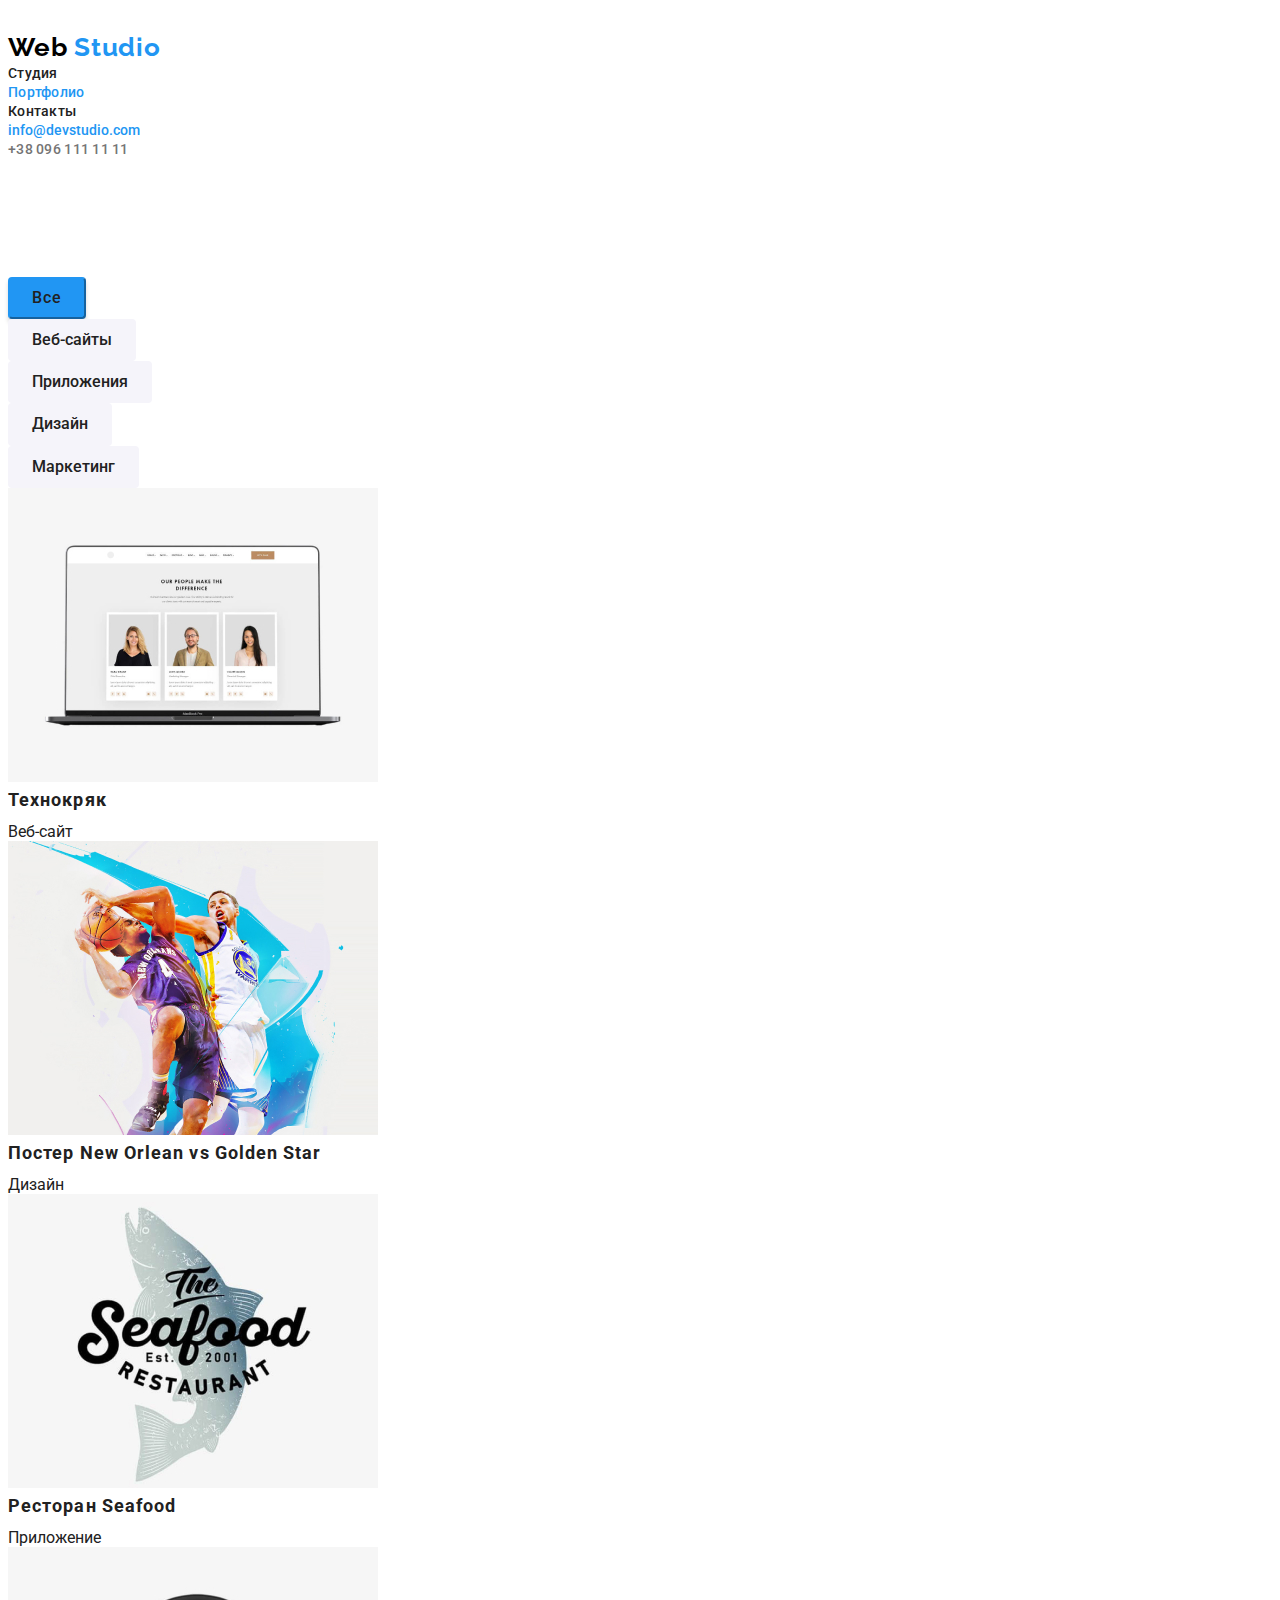
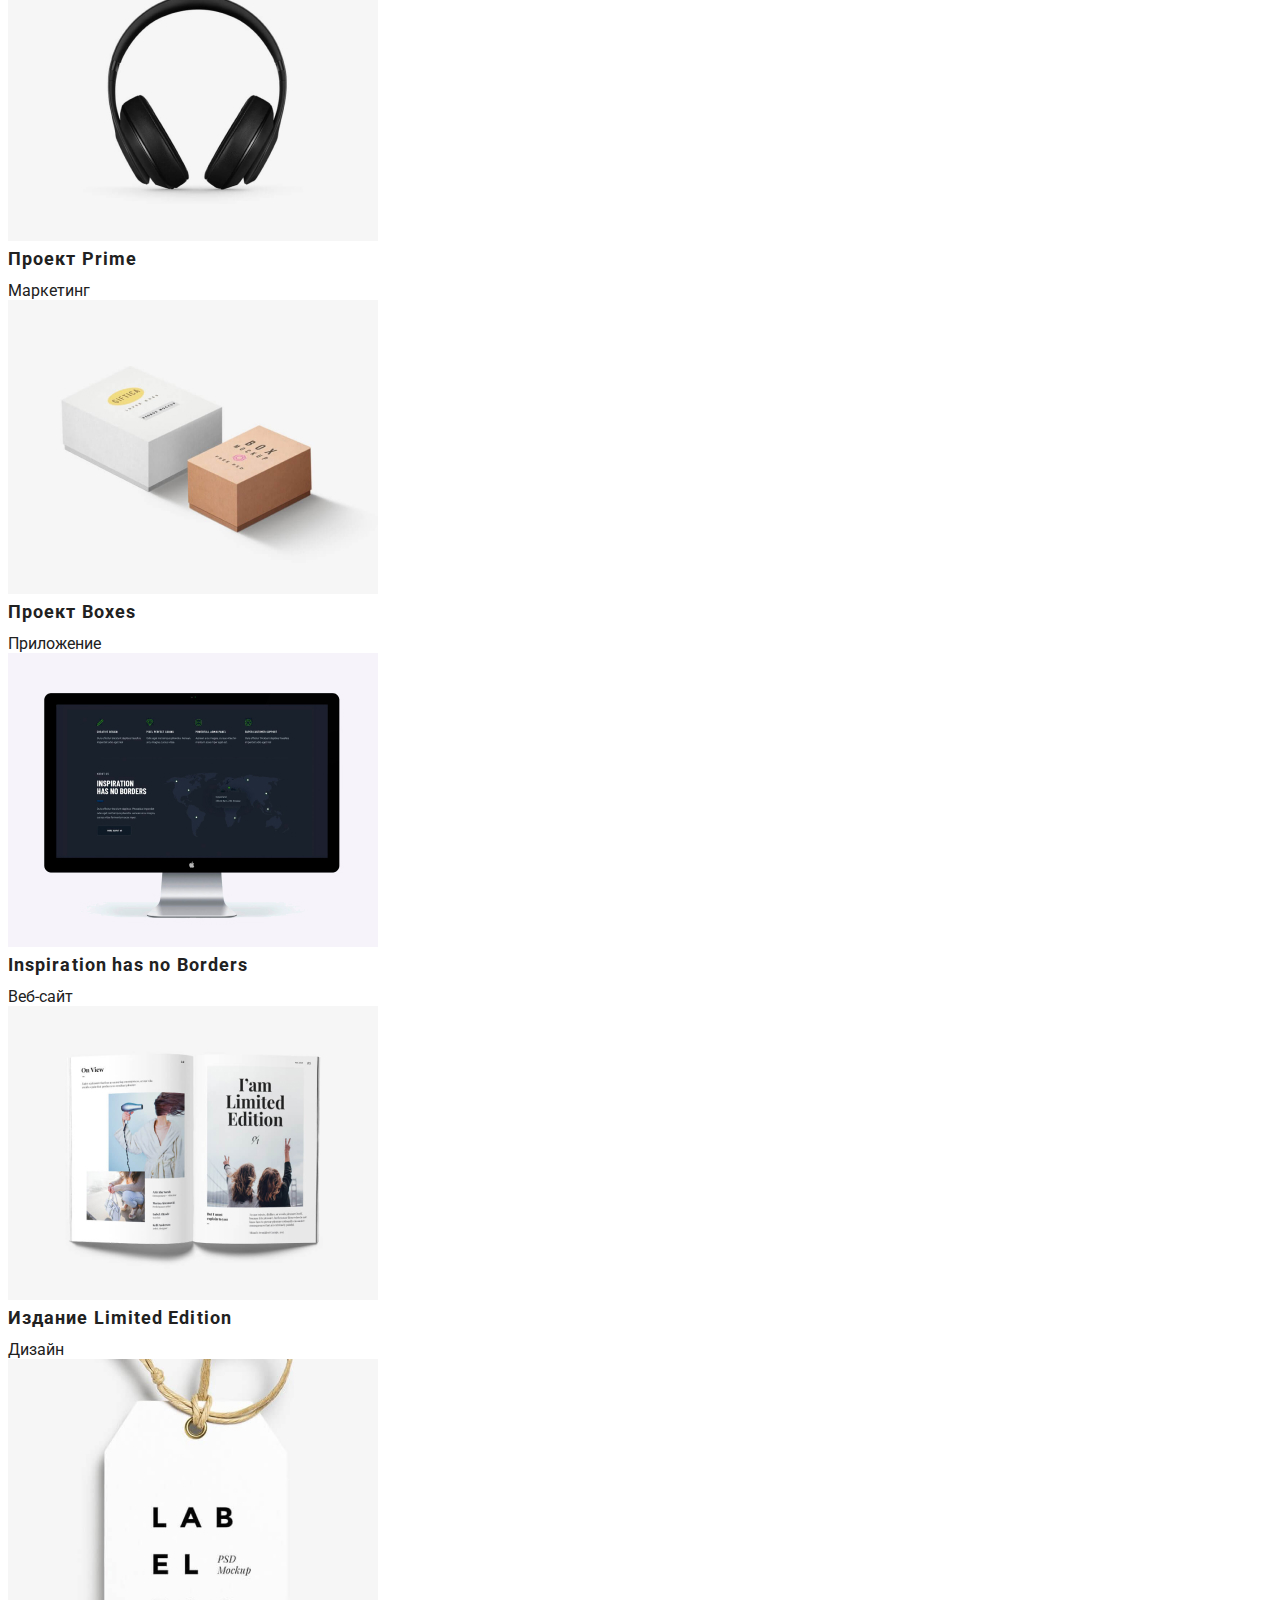
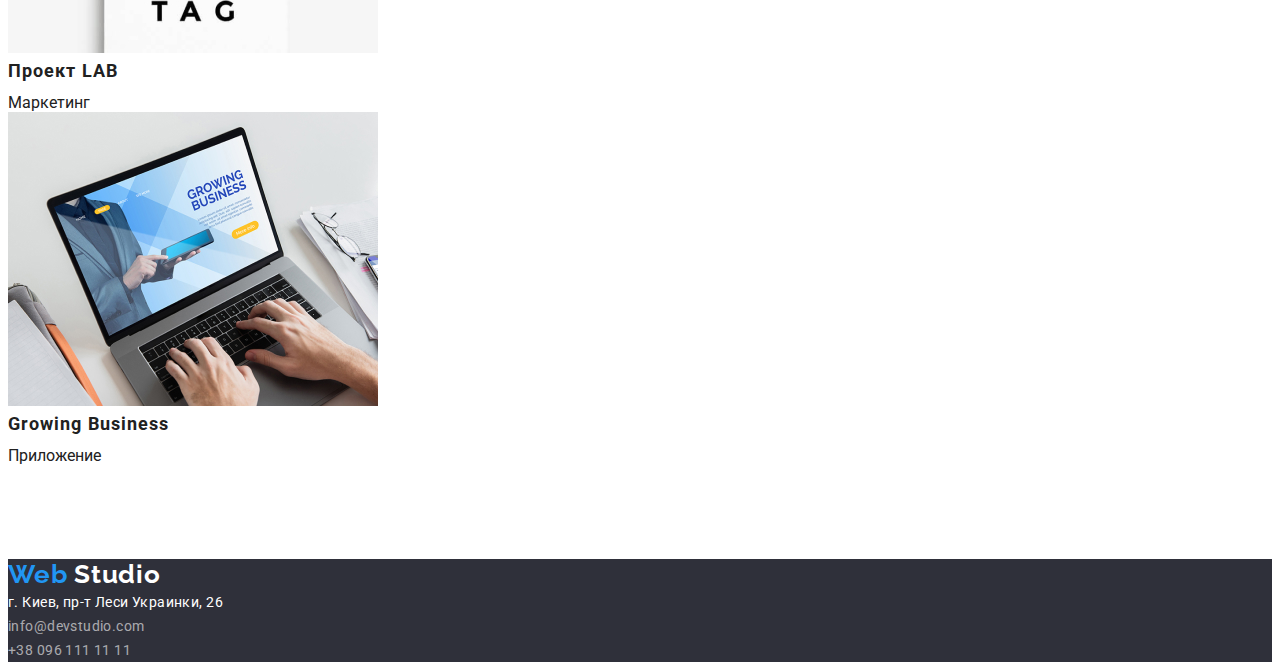
==== commit 00ac83d2: "remark" ====
--- a/portfolio.html
+++ b/portfolio.html
@@ -11,30 +11,26 @@
 <link href="https://fonts.googleapis.com/css2?family=Raleway:wght@700&family=Roboto:wght@400;500;700;900&display=swap" rel="stylesheet"> 
 </head>
 <body>
-    <main>
     <!-- HEADER -->
-   <header  class="header">
-    <div class="container header-container" > 
-    <nav class="main-nav"> 
-      <a class="logo-header" href=" / ">Web <span class="logo-color">Studio</span></a>
-        <ul class="site-nav"> 
-        <li class="nav-item "><a class="link " href=" ./index.html "> Студия</a></li>
-        <li class="nav-item "><a class="link current" href=""> Портфолио</a></li>
-        <li class="nav-item "><a class="link" href=" "> Контакты</a></li>
-      </ul>
-    </nav>
-    <ul class="auth-nav">
-      <li class="auth-nav-item "><a class="mail-link-current" href="mailto:info@devstudio.com"> info@devstudio.com</a></li>
-      <li class="auth-nav-item "><a class="tel-link" href="tel:+380961111111">+38 096 111 11 11</a></li>
-    </ul>
-  </div>
-  </header>
-  <main>
+    <header  class="header">
+        <nav class="navigation"> 
+          <a class="header-logo" href=" ">Web <span class="logo-color">Studio</span></a>
+          
+            <ul class="menu"> 
+            <li class="menu-item, list"><a class="menu-link " href=" ./index.html"> Студия</a></li>
+            <li class="menu-item, list"><a class="menu-link current" href=" "> Портфолио</a></li>
+            <li class="menu-item, list"><a class="menu-link" href=" "> Контакты</a></li>
+          </ul>
+        </nav>
+        <ul class="contacts-section">
+          <li class="contacts-mail, list"><a class="mail-link-current" href="mailto:info@devstudio.com"> info@devstudio.com</a></li>
+          <li class="contacts-telm, list"><a class="tel-link" href="tel:+380961111111">+38 096 111 11 11</a></li>
+        </ul>
+      </header>
        <!-- Filter -->
        <section class="section-hero">
-           <div class="container">
-               <h1 class="visually-hidden">Портфолио</h1>
-           <ul class="filtr-menu-list">
+           <h2 hidden class="">фильтр</h2>
+           <ul class="filtr-menu, list">
                <li class="filtr-item">
                    <button class="btn" type="button">Все</button>
 
@@ -56,105 +52,73 @@
 
                </li>
             </ul>
-            <h2 hidden class="">фильтр</h2>
             <!-- PORTFOLIO-->
-            
-            <ul class="portfolio-project">
-                <li class="portfolio-item">
+            <ul class="-portfolio-project, list">
+                <li>
                     <img src="Images/Portfolio/texnokriak.jpg" alt=""
                     width: 370px;
-                    height: 294px;><a href=""></a>
-                    <div class="project-box">
-                        <h3 class="project-name">Технокряк</h3>
-                        <p class="project-item">Веб-сайт</p>
-                    </div>
+                    height: 294px;>
+                    <h3 class="project-name">Технокряк</h3>
+            <p class="project-item">Веб-сайт</p>
                 </li>
-                <li class="portfolio-item"><img src="Images/Portfolio/poster.jpg" alt=""
+                <li><img src="Images/Portfolio/poster.jpg" alt=""
                     width: 370px;
-                    height: 294px;><a href=""></a>
-                   <div class="project-box">
-                       <h3 class="project-name">Постер New Orlean vs Golden Star</h3>
-                       <p class="project-item">Дизайн</p><a href=""></a>
-                   </div>
-                </li>
-                <li class="portfolio-item"><img src="Images/Portfolio/restoran.jpg" alt=""
+                    height: 294px;>
+                    <h3 class="project-name">Постер New Orlean vs Golden Star</h3>
+            <p class="project-item">Дизайн</p></li>
+                <li><img src="Images/Portfolio/restoran.jpg" alt=""
                     width: 370px;
-                    height: 294px;><a href=""></a>
-                    <div class="project-box">
-                        <h3 class="project-name">Ресторан Seafood</h3>
-                        <p class="project-item">Приложение</p><a href=""></a>
-                    </div>
-                </li>
-                <li class="portfolio-item"><img src="Images/Portfolio/projectprime.jpg" alt=""
+                    height: 294px;>
+                    <h3 class="project-name">Ресторан Seafood</h3>
+            <p class="project-item">Приложение</p></li>
+                <li><img src="Images/Portfolio/projectprime.jpg" alt=""
                     width: 370px;
-                    height: 294px;><a href=""></a>
-                    <div class="project-box">
-                       <h3 class="project-name">Проект Prime</h3>
-                       <p class="project-item">Маркетинг</p><a href=""></a>
-                    </div> 
-                    </li>
-                <li class="portfolio-item"><img src="Images/Portfolio/projectboxes.jpg" alt=""
+                    height: 294px;>
+                    <h3 class="project-name">Проект Prime</h3>
+            <p class="project-item">Маркетинг</p></li>
+                <li><img src="Images/Portfolio/projectboxes.jpg" alt=""
                     width: 370px;
-                    height: 294px;><a href=""></a>
-                    <div class="project-box">
-                        <h3 class="project-name">Проект Boxes</h3>
-                        <p class="project-item">Приложение</p><a href=""></a>
-                    </div>
-                </li>
-                <li class="portfolio-item"><img src="Images/Portfolio/inspiration.jpg" alt=""
+                    height: 294px;>
+                    <h3 class="project-name">Проект Boxes</h3>
+            <p class="project-item">Приложение</p></li>
+                <li><img src="Images/Portfolio/inspiration.jpg" alt=""
                     width: 370px;
-                    height: 294px;><a href=""></a>
-                    <div class="project-box">
-                        <h3 class="project-name">Inspiration has no Borders</h3>
-                        <p class="project-item">Веб-сайт</p><a href=""></a>
-                    </div>
-                </li>
-                <li class="portfolio-item"><img src="Images/Portfolio/liited.jpg" alt=""
+                    height: 294px;>
+                    <h3 class="project-name">Inspiration has no Borders</h3>
+            <p class="project-item">Веб-сайт</p></li>
+                <li><img src="Images/Portfolio/liited.jpg" alt=""
                     width: 370px;
-                    height: 294px;><a href=""></a>
-                    <div class="project-box">
-                        <h3 class="project-name">Издание Limited Edition</h3>
-                        <p class="project-item">Дизайн</p><a href=""></a>
-                    </div>
-                </li>
-                <li class="portfolio-item"><img src="Images/Portfolio/projectlab.jpg" alt=""
+                    height: 294px;>
+                    <h3 class="project-name">Издание Limited Edition</h3>
+            <p class="project-item">Дизайн</p></li>
+                <li><img src="Images/Portfolio/projectlab.jpg" alt=""
                     width: 370px;
-                    height: 294px;><a href=""></a>
-                   <div class="project-box">
-                       <h3 class="project-name">Проект LAB</h3>
-                       <p class="project-item">Маркетинг</p><a href=""></a>
-                   </div>
-                </li>
-                <li ><img src="Images/Portfolio/growing.jpg" alt=""
+                    height: 294px;>
+                    <h3 class="project-name">Проект LAB</h3>
+            <p class="project-item">Маркетинг</p></li>
+                <li><img src="Images/Portfolio/growing.jpg" alt=""
                     width: 370px;
-                    height: 294px;><a href=""></a>
-                    <div class="project-box"> 
-                        <h3 class="project-name">Growing Business</h3>
-                        <p class="project-item">Приложение</p><a href=""></a>
-                    </div>
-                </li>
+                    height: 294px;>
+                    <h3 class="project-name">Growing Business</h3>
+            <p class="project-item">Приложение</p></li>
             </ul>
-        </div>
         </section>
-        </main>
         <!-- Footer -->
-        <footer class="footer">
-            <div class="container footer-container">
-            <a class="logo-footer" href=" ">Web <span class="logo-color-footer">Studio</span></a>
-            <address>
-              <ul class="contact-footer">
-                <li class="footer-item, list">
-                  <a class="map"
-                    href="https://goo.gl/maps/65E6jA36ebbG1yaQ8"
-                    target="_blank"
-                    rel="noopener noreferrer"
-                    >г. Киев, пр-т Леси Украинки, 26</a
-                  >
-              <li class="contacts-mail, list"><a class="mail-footer" href="mailto:info@devstudio.com"> info@devstudio.com</a></li>
-              <li class="contacts-tel, list"><a class="tel-footer" href="tel:+380961111111">+38 096 111 11 11</a></li>
-              </ul>
-            </address>
-          </div>
-          </footer>
+    <footer class="footer">
+        <a class="logo-footer" href=" ">Web <span class="logo-color-footer">Studio</span></a>
+        <address>
+          <ul class="contact-footer">
+            <li class="footer-item, list">
+              <a class="map"
+                href="https://goo.gl/maps/65E6jA36ebbG1yaQ8"
+                target="_blank"
+                rel="noopener noreferrer"
+                >г. Киев, пр-т Леси Украинки, 26</a
+              >
+          <li class="contacts-mail, list"><a class="mail-footer" href="mailto:info@devstudio.com"> info@devstudio.com</a></li>
+          <li class="contacts-tel, list"><a class="tel-footer" href="tel:+380961111111">+38 096 111 11 11</a></li>
+          </ul>
+        </address>
+      </footer>
 </body>
 </html>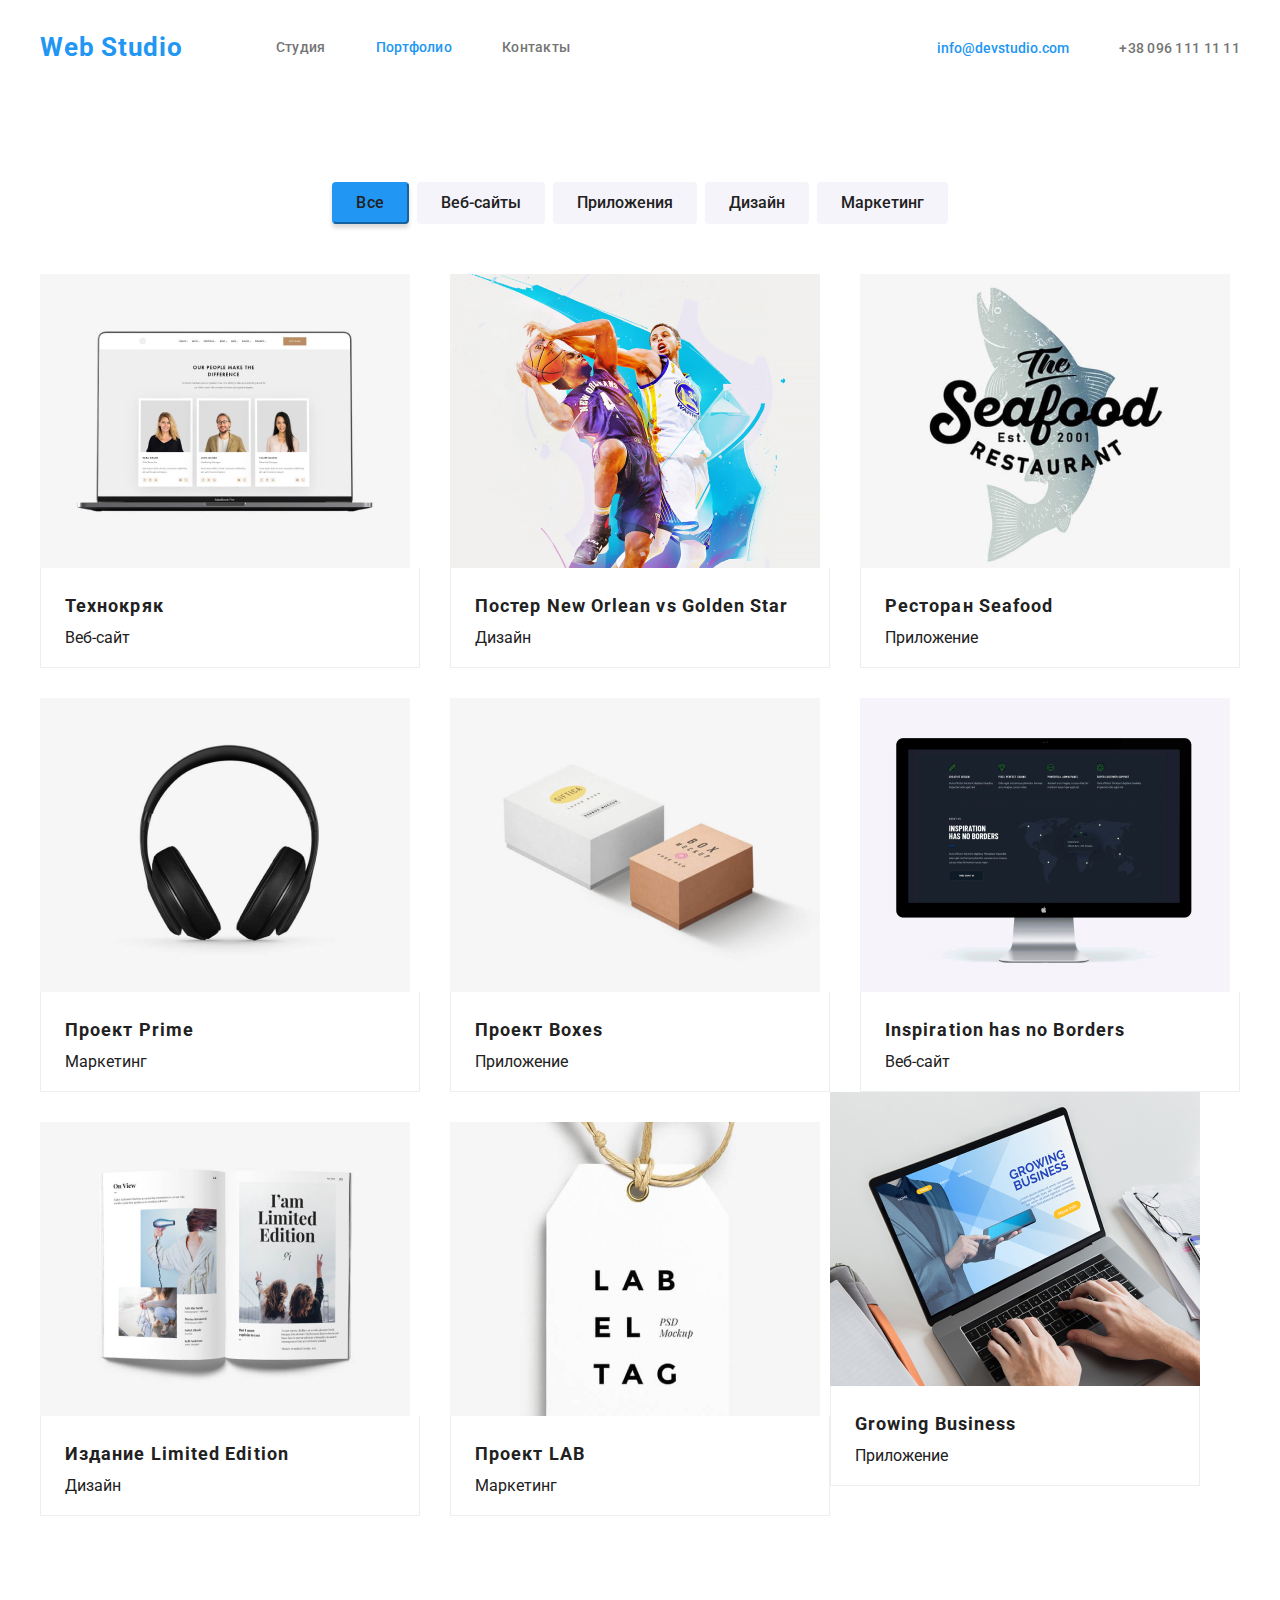
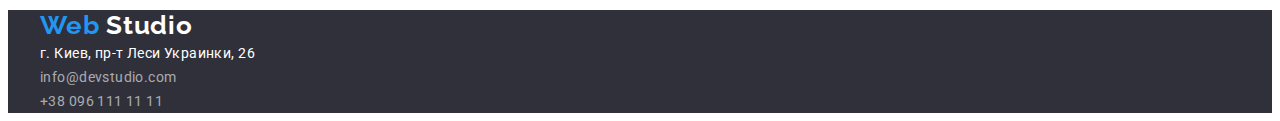
==== commit c01fbe60: "Merge branch 'main' into remark" ====
--- a/portfolio.html
+++ b/portfolio.html
@@ -1,124 +1,167 @@
-<!DOCTYPE html>
-<html lang="en">
-<head>
-    <meta charset="UTF-8" />
-    <meta http-equiv="X-UA-Compatible" content="IE=edge" />
-    <meta name="viewport" content="width=device-width, initial-scale=1.0" />
-    <title>Document</title>
-    <link rel="stylesheet" href="css/style.css">
-    <link rel="modern-normalize" href="https://cdnjs.cloudflare.com/ajax/libs/modern-normalize/1.1.0/modern-normalize.min.css" integrity="sha512-wpPYUAdjBVSE4KJnH1VR1HeZfpl1ub8YT/NKx4PuQ5NmX2tKuGu6U/JRp5y+Y8XG2tV+wKQpNHVUX03MfMFn9Q==" crossorigin="anonymous" referrerpolicy="no-referrer">
-    <link rel="preconnect" href="https://fonts.gstatic.com">
-<link href="https://fonts.googleapis.com/css2?family=Raleway:wght@700&family=Roboto:wght@400;500;700;900&display=swap" rel="stylesheet"> 
-</head>
-<body>
-    <!-- HEADER -->
-    <header  class="header">
-        <nav class="navigation"> 
-          <a class="header-logo" href=" ">Web <span class="logo-color">Studio</span></a>
-          
-            <ul class="menu"> 
-            <li class="menu-item, list"><a class="menu-link " href=" ./index.html"> Студия</a></li>
-            <li class="menu-item, list"><a class="menu-link current" href=" "> Портфолио</a></li>
-            <li class="menu-item, list"><a class="menu-link" href=" "> Контакты</a></li>
-          </ul>
-        </nav>
-        <ul class="contacts-section">
-          <li class="contacts-mail, list"><a class="mail-link-current" href="mailto:info@devstudio.com"> info@devstudio.com</a></li>
-          <li class="contacts-telm, list"><a class="tel-link" href="tel:+380961111111">+38 096 111 11 11</a></li>
-        </ul>
-      </header>
-       <!-- Filter -->
-       <section class="section-hero">
-           <h2 hidden class="">фильтр</h2>
-           <ul class="filtr-menu, list">
-               <li class="filtr-item">
-                   <button class="btn" type="button">Все</button>
-
-               </li>
-               <li class="filtr-item">
-                   <button class="pop-up-btn" type="button">Веб-сайты</button>
-
-               </li>
-               <li class="filtr-item">
-                   <button class="pop-up-btn" type="button">Приложения</button>
-
-               </li>
-               <li class="filtr-item">
-                   <button class="pop-up-btn" type="button">Дизайн</button>
-
-               </li>
-               <li class="filtr-item">
-                   <button class="pop-up-btn" type="button">Маркетинг</button>
-
-               </li>
-            </ul>
-            <!-- PORTFOLIO-->
-            <ul class="-portfolio-project, list">
-                <li>
-                    <img src="Images/Portfolio/texnokriak.jpg" alt=""
-                    width: 370px;
-                    height: 294px;>
-                    <h3 class="project-name">Технокряк</h3>
-            <p class="project-item">Веб-сайт</p>
-                </li>
-                <li><img src="Images/Portfolio/poster.jpg" alt=""
-                    width: 370px;
-                    height: 294px;>
-                    <h3 class="project-name">Постер New Orlean vs Golden Star</h3>
-            <p class="project-item">Дизайн</p></li>
-                <li><img src="Images/Portfolio/restoran.jpg" alt=""
-                    width: 370px;
-                    height: 294px;>
-                    <h3 class="project-name">Ресторан Seafood</h3>
-            <p class="project-item">Приложение</p></li>
-                <li><img src="Images/Portfolio/projectprime.jpg" alt=""
-                    width: 370px;
-                    height: 294px;>
-                    <h3 class="project-name">Проект Prime</h3>
-            <p class="project-item">Маркетинг</p></li>
-                <li><img src="Images/Portfolio/projectboxes.jpg" alt=""
-                    width: 370px;
-                    height: 294px;>
-                    <h3 class="project-name">Проект Boxes</h3>
-            <p class="project-item">Приложение</p></li>
-                <li><img src="Images/Portfolio/inspiration.jpg" alt=""
-                    width: 370px;
-                    height: 294px;>
-                    <h3 class="project-name">Inspiration has no Borders</h3>
-            <p class="project-item">Веб-сайт</p></li>
-                <li><img src="Images/Portfolio/liited.jpg" alt=""
-                    width: 370px;
-                    height: 294px;>
-                    <h3 class="project-name">Издание Limited Edition</h3>
-            <p class="project-item">Дизайн</p></li>
-                <li><img src="Images/Portfolio/projectlab.jpg" alt=""
-                    width: 370px;
-                    height: 294px;>
-                    <h3 class="project-name">Проект LAB</h3>
-            <p class="project-item">Маркетинг</p></li>
-                <li><img src="Images/Portfolio/growing.jpg" alt=""
-                    width: 370px;
-                    height: 294px;>
-                    <h3 class="project-name">Growing Business</h3>
-            <p class="project-item">Приложение</p></li>
-            </ul>
-        </section>
-        <!-- Footer -->
-    <footer class="footer">
-        <a class="logo-footer" href=" ">Web <span class="logo-color-footer">Studio</span></a>
-        <address>
-          <ul class="contact-footer">
-            <li class="footer-item, list">
-              <a class="map"
-                href="https://goo.gl/maps/65E6jA36ebbG1yaQ8"
-                target="_blank"
-                rel="noopener noreferrer"
-                >г. Киев, пр-т Леси Украинки, 26</a
-              >
-          <li class="contacts-mail, list"><a class="mail-footer" href="mailto:info@devstudio.com"> info@devstudio.com</a></li>
-          <li class="contacts-tel, list"><a class="tel-footer" href="tel:+380961111111">+38 096 111 11 11</a></li>
-          </ul>
-        </address>
-      </footer>
-</body>
+<!DOCTYPE html>
+<html lang="en">
+<head>
+    <meta charset="UTF-8" />
+    <meta http-equiv="X-UA-Compatible" content="IE=edge" />
+    <meta name="viewport" content="width=device-width, initial-scale=1.0" />
+    <title>Document</title>
+    <link rel="stylesheet" href="css/style.css">
+    <link rel="modern-normalize" href="https://cdnjs.cloudflare.com/ajax/libs/modern-normalize/1.1.0/modern-normalize.min.css" integrity="sha512-wpPYUAdjBVSE4KJnH1VR1HeZfpl1ub8YT/NKx4PuQ5NmX2tKuGu6U/JRp5y+Y8XG2tV+wKQpNHVUX03MfMFn9Q==" crossorigin="anonymous" referrerpolicy="no-referrer">
+    <link rel="preconnect" href="https://fonts.gstatic.com">
+<link href="https://fonts.googleapis.com/css2?family=Raleway:wght@700&family=Roboto:wght@400;500;700;900&display=swap" rel="stylesheet"> 
+</head>
+<body>
+    <main>
+    <!-- HEADER -->
+   <header  class="header">
+    <div class="container header-container" > 
+    <nav class="main-nav"> 
+      <a class="logo-header" href=" / ">Web <span class="logo-color">Studio</span></a>
+        <ul class="site-nav"> 
+        <li class="nav-item "><a class="link " href=" ./index.html "> Студия</a></li>
+        <li class="nav-item "><a class="link current" href=""> Портфолио</a></li>
+        <li class="nav-item "><a class="link" href=" "> Контакты</a></li>
+      </ul>
+    </nav>
+    <ul class="auth-nav">
+      <li class="auth-nav-item "><a class="mail-link-current" href="mailto:info@devstudio.com"> info@devstudio.com</a></li>
+      <li class="auth-nav-item "><a class="tel-link" href="tel:+380961111111">+38 096 111 11 11</a></li>
+    </ul>
+  </div>
+  </header>
+  <main>
+       <!-- Filter -->
+       <section class="section-hero">
+           <div class="container">
+               <h1 class="visually-hidden">Портфолио</h1>
+           <ul class="filtr-menu-list">
+               <li class="filtr-item">
+                   <button class="btn" type="button">Все</button>
+
+               </li>
+               <li class="filtr-item">
+                   <button class="pop-up-btn" type="button">Веб-сайты</button>
+
+               </li>
+               <li class="filtr-item">
+                   <button class="pop-up-btn" type="button">Приложения</button>
+
+               </li>
+               <li class="filtr-item">
+                   <button class="pop-up-btn" type="button">Дизайн</button>
+
+               </li>
+               <li class="filtr-item">
+                   <button class="pop-up-btn" type="button">Маркетинг</button>
+
+               </li>
+            </ul>
+            <h2 hidden class="">фильтр</h2>
+            <!-- PORTFOLIO-->
+            
+            <ul class="portfolio-project">
+                <li class="portfolio-item">
+                    <img src="Images/Portfolio/texnokriak.jpg" alt=""
+                    width: 370px;
+
+                    height: 294px;>
+                    
+                    <div class="project-box">
+                        <h3 class="project-name">Технокряк</h3>
+                        <p class="project-item">Веб-сайт</p>
+                    </div>
+
+                </li>
+                <li class="portfolio-item"><img src="Images/Portfolio/poster.jpg" alt=""
+                    width: 370px;
+
+                  
+
+                    height: 294px;><a href=""></a>
+                   <div class="project-box">
+                       <h3 class="project-name">Постер New Orlean vs Golden Star</h3>
+                       <p class="project-item">Дизайн</p><a href=""></a>
+                   </div>
+                </li>
+                <li class="portfolio-item"><img src="Images/Portfolio/restoran.jpg" alt=""
+                    width: 370px;
+                    height: 294px;><a href=""></a>
+                    <div class="project-box">
+                        <h3 class="project-name">Ресторан Seafood</h3>
+                        <p class="project-item">Приложение</p><a href=""></a>
+                    </div>
+                </li>
+                <li class="portfolio-item"><img src="Images/Portfolio/projectprime.jpg" alt=""
+                    width: 370px;
+                    height: 294px;><a href=""></a>
+                    <div class="project-box">
+                       <h3 class="project-name">Проект Prime</h3>
+                       <p class="project-item">Маркетинг</p><a href=""></a>
+                    </div> 
+                    </li>
+                <li class="portfolio-item"><img src="Images/Portfolio/projectboxes.jpg" alt=""
+                    width: 370px;
+                    height: 294px;><a href=""></a>
+                    <div class="project-box">
+                        <h3 class="project-name">Проект Boxes</h3>
+                        <p class="project-item">Приложение</p><a href=""></a>
+                    </div>
+                </li>
+                <li class="portfolio-item"><img src="Images/Portfolio/inspiration.jpg" alt=""
+                    width: 370px;
+                    height: 294px;><a href=""></a>
+                    <div class="project-box">
+                        <h3 class="project-name">Inspiration has no Borders</h3>
+                        <p class="project-item">Веб-сайт</p><a href=""></a>
+                    </div>
+                </li>
+                <li class="portfolio-item"><img src="Images/Portfolio/liited.jpg" alt=""
+                    width: 370px;
+                    height: 294px;><a href=""></a>
+                    <div class="project-box">
+                        <h3 class="project-name">Издание Limited Edition</h3>
+                        <p class="project-item">Дизайн</p><a href=""></a>
+                    </div>
+                </li>
+                <li class="portfolio-item"><img src="Images/Portfolio/projectlab.jpg" alt=""
+                    width: 370px;
+                    height: 294px;><a href=""></a>
+                   <div class="project-box">
+                       <h3 class="project-name">Проект LAB</h3>
+                       <p class="project-item">Маркетинг</p><a href=""></a>
+                   </div>
+                </li>
+                <li ><img src="Images/Portfolio/growing.jpg" alt=""
+                    width: 370px;
+                    height: 294px;><a href=""></a>
+                    <div class="project-box"> 
+                        <h3 class="project-name">Growing Business</h3>
+                        <p class="project-item">Приложение</p><a href=""></a>
+                    </div>
+                </li>
+
+            </ul>
+        </div>
+        </section>
+        </main>
+        <!-- Footer -->
+        <footer class="footer">
+            <div class="container footer-container">
+            <a class="logo-footer" href=" ">Web <span class="logo-color-footer">Studio</span></a>
+            <address>
+              <ul class="contact-footer">
+                <li class="footer-item, list">
+                  <a class="map"
+                    href="https://goo.gl/maps/65E6jA36ebbG1yaQ8"
+                    target="_blank"
+                    rel="noopener noreferrer"
+                    >г. Киев, пр-т Леси Украинки, 26</a
+                  >
+              <li class="contacts-mail, list"><a class="mail-footer" href="mailto:info@devstudio.com"> info@devstudio.com</a></li>
+              <li class="contacts-tel, list"><a class="tel-footer" href="tel:+380961111111">+38 096 111 11 11</a></li>
+              </ul>
+            </address>
+          </div>
+          </footer>
+</body>
 </html>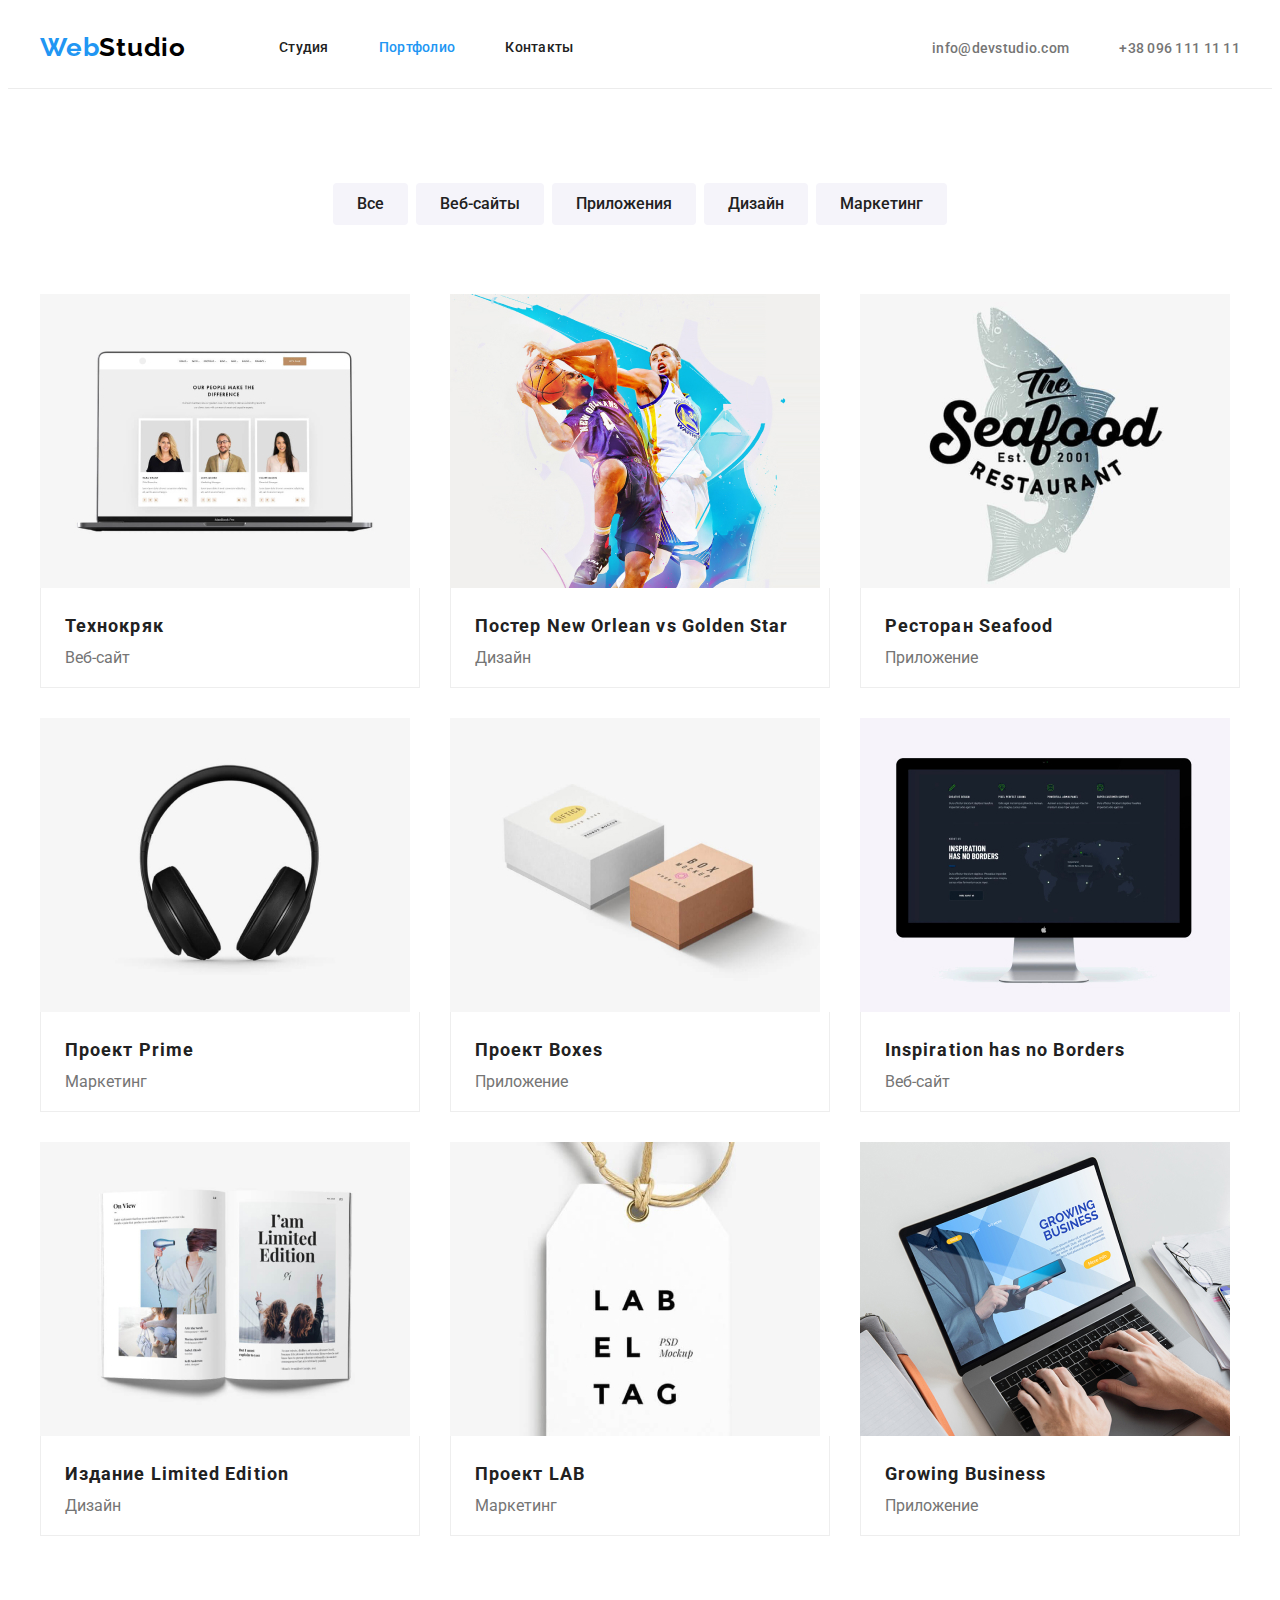
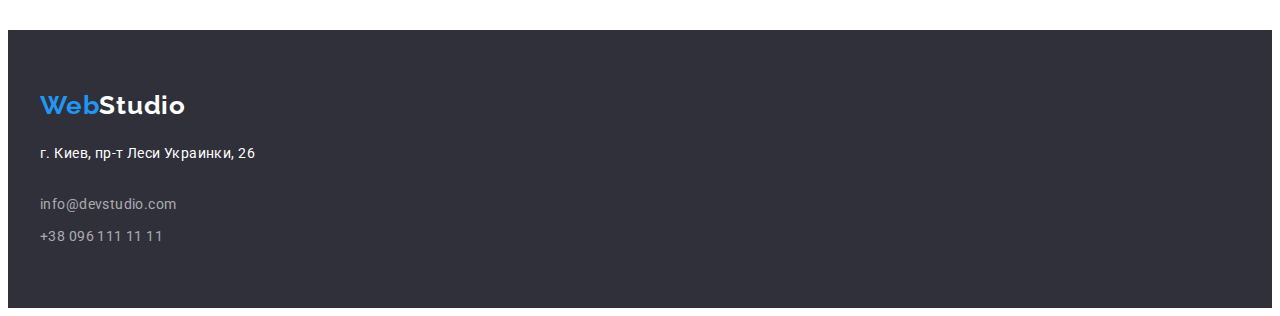
==== commit f9cc1c0e: "Add files via upload" ====
--- a/portfolio.html
+++ b/portfolio.html
@@ -1,167 +1,191 @@
 <!DOCTYPE html>
 <html lang="en">
-<head>
+  <head>
     <meta charset="UTF-8" />
     <meta http-equiv="X-UA-Compatible" content="IE=edge" />
     <meta name="viewport" content="width=device-width, initial-scale=1.0" />
     <title>Document</title>
-    <link rel="stylesheet" href="css/style.css">
-    <link rel="modern-normalize" href="https://cdnjs.cloudflare.com/ajax/libs/modern-normalize/1.1.0/modern-normalize.min.css" integrity="sha512-wpPYUAdjBVSE4KJnH1VR1HeZfpl1ub8YT/NKx4PuQ5NmX2tKuGu6U/JRp5y+Y8XG2tV+wKQpNHVUX03MfMFn9Q==" crossorigin="anonymous" referrerpolicy="no-referrer">
-    <link rel="preconnect" href="https://fonts.gstatic.com">
-<link href="https://fonts.googleapis.com/css2?family=Raleway:wght@700&family=Roboto:wght@400;500;700;900&display=swap" rel="stylesheet"> 
-</head>
-<body>
+    <link
+      rel="stylesheet"
+      href="https://cdnjs.cloudflare.com/ajax/libs/modern-normalize/1.1.0/modern-normalize.min.css"
+      integrity="sha512-wpPYUAdjBVSE4KJnH1VR1HeZfpl1ub8YT/NKx4PuQ5NmX2tKuGu6U/JRp5y+Y8XG2tV+wKQpNHVUX03MfMFn9Q=="
+      crossorigin="anonymous"
+      referrerpolicy="no-referrer"
+    />
+    <link rel="preconnect" href="https://fonts.gstatic.com" />
+    <link
+      href="https://fonts.googleapis.com/css2?family=Raleway:wght@700&family=Roboto:wght@400;500;700;900&display=swap"
+      rel="stylesheet"
+    />
+  </head>
+  <link rel="stylesheet" href="css/style.css" />
+  <body>
+    <!-- HEADER -->
+    <header class="header">
+      <div class="container header-container">
+        <nav class="main-nav">
+          <a class="logo-header" href=""
+            >Web<span class="logo-color">Studio</span></a
+          >
+          <ul class="site-nav">
+            <li class="nav-item">
+              <a class="link" href="./index.html"> Студия</a>
+            </li>
+            <li class="nav-item">
+              <a class="link current" href="./portfolio.html "> Портфолио</a>
+            </li>
+            <li class="nav-item"><a class="link" href=" "> Контакты</a></li>
+          </ul>
+        </nav>
+        <ul class="auth-nav">
+          <li class="auth-nav-item">
+            <a class="contact-link" href="mailto:info@devstudio.com">
+              info@devstudio.com</a
+            >
+          </li>
+          <li class="auth-nav-item">
+            <a class="contact-link" href="tel:+380961111111"
+              >+38 096 111 11 11</a
+            >
+          </li>
+        </ul>
+      </div>
+    </header>
     <main>
-    <!-- HEADER -->
-   <header  class="header">
-    <div class="container header-container" > 
-    <nav class="main-nav"> 
-      <a class="logo-header" href=" / ">Web <span class="logo-color">Studio</span></a>
-        <ul class="site-nav"> 
-        <li class="nav-item "><a class="link " href=" ./index.html "> Студия</a></li>
-        <li class="nav-item "><a class="link current" href=""> Портфолио</a></li>
-        <li class="nav-item "><a class="link" href=" "> Контакты</a></li>
-      </ul>
-    </nav>
-    <ul class="auth-nav">
-      <li class="auth-nav-item "><a class="mail-link-current" href="mailto:info@devstudio.com"> info@devstudio.com</a></li>
-      <li class="auth-nav-item "><a class="tel-link" href="tel:+380961111111">+38 096 111 11 11</a></li>
-    </ul>
-  </div>
-  </header>
-  <main>
-       <!-- Filter -->
-       <section class="section-hero">
-           <div class="container">
-               <h1 class="visually-hidden">Портфолио</h1>
-           <ul class="filtr-menu-list">
-               <li class="filtr-item">
-                   <button class="btn" type="button">Все</button>
-
-               </li>
-               <li class="filtr-item">
-                   <button class="pop-up-btn" type="button">Веб-сайты</button>
-
-               </li>
-               <li class="filtr-item">
-                   <button class="pop-up-btn" type="button">Приложения</button>
-
-               </li>
-               <li class="filtr-item">
-                   <button class="pop-up-btn" type="button">Дизайн</button>
-
-               </li>
-               <li class="filtr-item">
-                   <button class="pop-up-btn" type="button">Маркетинг</button>
-
-               </li>
-            </ul>
-            <h2 hidden class="">фильтр</h2>
-            <!-- PORTFOLIO-->
-            
-            <ul class="portfolio-project">
-                <li class="portfolio-item">
-                    <img src="Images/Portfolio/texnokriak.jpg" alt=""
-                    width: 370px;
-
-                    height: 294px;>
-                    
-                    <div class="project-box">
-                        <h3 class="project-name">Технокряк</h3>
-                        <p class="project-item">Веб-сайт</p>
-                    </div>
-
-                </li>
-                <li class="portfolio-item"><img src="Images/Portfolio/poster.jpg" alt=""
-                    width: 370px;
-
-                  
-
-                    height: 294px;><a href=""></a>
-                   <div class="project-box">
-                       <h3 class="project-name">Постер New Orlean vs Golden Star</h3>
-                       <p class="project-item">Дизайн</p><a href=""></a>
-                   </div>
-                </li>
-                <li class="portfolio-item"><img src="Images/Portfolio/restoran.jpg" alt=""
-                    width: 370px;
-                    height: 294px;><a href=""></a>
-                    <div class="project-box">
-                        <h3 class="project-name">Ресторан Seafood</h3>
-                        <p class="project-item">Приложение</p><a href=""></a>
-                    </div>
-                </li>
-                <li class="portfolio-item"><img src="Images/Portfolio/projectprime.jpg" alt=""
-                    width: 370px;
-                    height: 294px;><a href=""></a>
-                    <div class="project-box">
-                       <h3 class="project-name">Проект Prime</h3>
-                       <p class="project-item">Маркетинг</p><a href=""></a>
-                    </div> 
-                    </li>
-                <li class="portfolio-item"><img src="Images/Portfolio/projectboxes.jpg" alt=""
-                    width: 370px;
-                    height: 294px;><a href=""></a>
-                    <div class="project-box">
-                        <h3 class="project-name">Проект Boxes</h3>
-                        <p class="project-item">Приложение</p><a href=""></a>
-                    </div>
-                </li>
-                <li class="portfolio-item"><img src="Images/Portfolio/inspiration.jpg" alt=""
-                    width: 370px;
-                    height: 294px;><a href=""></a>
-                    <div class="project-box">
-                        <h3 class="project-name">Inspiration has no Borders</h3>
-                        <p class="project-item">Веб-сайт</p><a href=""></a>
-                    </div>
-                </li>
-                <li class="portfolio-item"><img src="Images/Portfolio/liited.jpg" alt=""
-                    width: 370px;
-                    height: 294px;><a href=""></a>
-                    <div class="project-box">
-                        <h3 class="project-name">Издание Limited Edition</h3>
-                        <p class="project-item">Дизайн</p><a href=""></a>
-                    </div>
-                </li>
-                <li class="portfolio-item"><img src="Images/Portfolio/projectlab.jpg" alt=""
-                    width: 370px;
-                    height: 294px;><a href=""></a>
-                   <div class="project-box">
-                       <h3 class="project-name">Проект LAB</h3>
-                       <p class="project-item">Маркетинг</p><a href=""></a>
-                   </div>
-                </li>
-                <li ><img src="Images/Portfolio/growing.jpg" alt=""
-                    width: 370px;
-                    height: 294px;><a href=""></a>
-                    <div class="project-box"> 
-                        <h3 class="project-name">Growing Business</h3>
-                        <p class="project-item">Приложение</p><a href=""></a>
-                    </div>
-                </li>
-
-            </ul>
+      <!-- Filter -->
+      <section class="section-hero">
+        <div class="container">
+          <h1 class="visually-hidden">Портфолио</h1>
+          <ul class="filtr-menu-list">
+            <li class="filtr-item">
+              <button class="pop-up-btn" type="button">Все</button>
+            </li>
+            <li class="filtr-item">
+              <button class="pop-up-btn" type="button">Веб-сайты</button>
+            </li>
+            <li class="filtr-item">
+              <button class="pop-up-btn" type="button">Приложения</button>
+            </li>
+            <li class="filtr-item">
+              <button class="pop-up-btn" type="button">Дизайн</button>
+            </li>
+            <li class="filtr-item">
+              <button class="pop-up-btn" type="button">Маркетинг</button>
+            </li>
+          </ul>
+          <h2 hidden class="">фильтр</h2>
+          <!-- PORTFOLIO-->
+​
+          <ul class="portfolio-project">
+            <li class="portfolio-item">
+              <a href="">
+                <img src="Images/Portfolio/texnokriak.jpg" alt="" width: 370px;
+                height: 294px;>
+                <div class="project-box">
+                  <h3 class="project-name">Технокряк</h3>
+                  <p class="project-item">Веб-сайт</p>
+                </div>
+              </a>
+            </li>
+            <li class="portfolio-item">
+              <img src="Images/Portfolio/poster.jpg" alt="" width: 370px;
+              height: 294px;>
+              <div class="project-box">
+                <h3 class="project-name">Постер New Orlean vs Golden Star</h3>
+                <p class="project-item">Дизайн</p>
+              </div>
+            </li>
+            <li class="portfolio-item">
+              <img src="Images/Portfolio/restoran.jpg" alt="" width: 370px;
+              height: 294px;>
+              <div class="project-box">
+                <h3 class="project-name">Ресторан Seafood</h3>
+                <p class="project-item">Приложение</p>
+              </div>
+            </li>
+            <li class="portfolio-item">
+              <img src="Images/Portfolio/projectprime.jpg" alt="" width: 370px;
+              height: 294px;>
+              <div class="project-box">
+                <h3 class="project-name">Проект Prime</h3>
+                <p class="project-item">Маркетинг</p>
+              </div>
+            </li>
+            <li class="portfolio-item">
+              <img src="Images/Portfolio/projectboxes.jpg" alt="" width: 370px;
+              height: 294px;>
+              <div class="project-box">
+                <h3 class="project-name">Проект Boxes</h3>
+                <p class="project-item">Приложение</p>
+              </div>
+            </li>
+            <li class="portfolio-item">
+              <img src="Images/Portfolio/inspiration.jpg" alt="" width: 370px;
+              height: 294px;>
+              <div class="project-box">
+                <h3 class="project-name">Inspiration has no Borders</h3>
+                <p class="project-item">Веб-сайт</p>
+              </div>
+            </li>
+            <li class="portfolio-item">
+              <img src="Images/Portfolio/liited.jpg" alt="" width: 370px;
+              height: 294px;>
+              <div class="project-box">
+                <h3 class="project-name">Издание Limited Edition</h3>
+                <p class="project-item">Дизайн</p>
+              </div>
+            </li>
+            <li class="portfolio-item">
+              <img src="Images/Portfolio/projectlab.jpg" alt="" width: 370px;
+              height: 294px;>
+              <div class="project-box">
+                <h3 class="project-name">Проект LAB</h3>
+                <p class="project-item">Маркетинг</p>
+              </div>
+            </li>
+            <li class="portfolio-item">
+              <img src="Images/Portfolio/growing.jpg" alt="" width: 370px;
+              height: 294px;>
+              <div class="project-box">
+                <h3 class="project-name">Growing Business</h3>
+                <p class="project-item">Приложение</p>
+              </div>
+            </li>
+          </ul>
         </div>
-        </section>
-        </main>
-        <!-- Footer -->
-        <footer class="footer">
-            <div class="container footer-container">
-            <a class="logo-footer" href=" ">Web <span class="logo-color-footer">Studio</span></a>
-            <address>
-              <ul class="contact-footer">
-                <li class="footer-item, list">
-                  <a class="map"
-                    href="https://goo.gl/maps/65E6jA36ebbG1yaQ8"
-                    target="_blank"
-                    rel="noopener noreferrer"
-                    >г. Киев, пр-т Леси Украинки, 26</a
-                  >
-              <li class="contacts-mail, list"><a class="mail-footer" href="mailto:info@devstudio.com"> info@devstudio.com</a></li>
-              <li class="contacts-tel, list"><a class="tel-footer" href="tel:+380961111111">+38 096 111 11 11</a></li>
-              </ul>
-            </address>
-          </div>
-          </footer>
-</body>
+      </section>
+    </main>
+    <!-- Footer -->
+    <footer class="footer">
+      <div class="container footer-container">
+        <a class="logo-footer" href=" "
+          >Web<span class="logo-color-footer">Studio</span></a
+        >
+        <address>
+          <ul class="contact-footer list">
+            <li class="footer-item">
+              <a
+                class="map"
+                href="https://goo.gl/maps/65E6jA36ebbG1yaQ8"
+                target="_blank"
+                rel="noopener noreferrer"
+                >г. Киев, пр-т Леси Украинки, 26</a
+              >
+            </li>
+​
+            <li class="footer-item">
+              <a class="mail-footer" href="mailto:info@devstudio.com">
+                info@devstudio.com</a
+              >
+            </li>
+            <li class="footer-item">
+              <a class="tel-footer" href="tel:+380961111111"
+                >+38 096 111 11 11</a
+              >
+            </li>
+          </ul>
+        </address>
+      </div>
+    </footer>
+  </body>
 </html>--- a/css/style.css
+++ b/css/style.css
@@ -4,13 +4,14 @@
 
 :root {
   --primary-font: "Roboto", sans-serif;
-  --secondar-font: "Raleway", sans-serif;
+  --secondary-font: "Raleway", sans-serif;
   --primary-font-color: #757575;
   --secondary-font-color: #212121;
   --logo-accent-color: #2196f3;
   --logo-second-color: #000000;
   --logo-footer-color: #ffffff;
   --link-hover-focus: #2196f3;
+  --border-color: #ececec;
   --box-shadov: 0px 1px 3px rgba(0, 0, 0, 0.12), 0px 1px 1px rgba(0, 0, 0, 0.14),
     0px 2px 1px rgba(0, 0, 0, 0.2);
   --btn-shadow: 0px 4px 4px rgba(0, 0, 0, 0.15);
@@ -30,6 +31,11 @@
   margin-bottom: 0;
   padding-left: 0;
 }
+
+a {
+  text-decoration: none;
+}
+
 img {
   display: block;
 }
@@ -40,6 +46,7 @@
 .header {
   padding-top: 24px;
   padding-bottom: 25px;
+  border-bottom: 1px solid var(--border-color);
 }
 .header-container {
   display: flex;
@@ -72,7 +79,7 @@
   color: #2196f3;
 }
 .logo-color {
-  color: var(--logo-accent-color);
+  color: var(--logo-second-color);
 }
 .site-nav {
   list-style: none;
@@ -125,20 +132,12 @@
   margin-left: 50px;
 }
 
-.tel-link {
-  text-decoration: none;
-  color: #757575;
-  font-weight: 500;
-  line-height: 1.14;
-  letter-spacing: 0.02em;
-}
 .auth-nav-item:hover,
 .auth-nav-item:focus {
   color: var(--link-hover-focus);
 }
 .mail-link-current {
   color: #2196f3;
-  cursor: pointer;
   text-decoration: none;
   font-size: 14px;
   font-weight: 500;
@@ -202,6 +201,7 @@
 
 /*-------*description*---------*/
 .descript {
+  padding-top: 94px;
 }
 .visually-hidden {
   position: absolute;
@@ -220,7 +220,7 @@
   display: flex;
   list-style: none;
 }
-.description-list {
+.description-list:not(:last-child) {
   margin-right: 30px;
 }
 .description-list {
@@ -338,8 +338,12 @@
 
 .footer {
   background: #2f303a;
-}
-
+  padding: 60px 0;
+}
+
+.footer-item:not(:last-child) {
+  margin-bottom: 8px;
+}
 .map {
   font-style: normal;
   font-weight: normal;
@@ -386,16 +390,7 @@
 /*portfolio*/
 
 /*HEADER*/
-:root {
-  --primary-font: "Roboto", sans-serif;
-  --secondar-font: "Raleway", sans-serif;
-  --primary-font-color: #212121;
-  --secondary-font-color: #757575;
-  --logo-accent-color: #2196f3;
-  --logo-second-color: #000000;
-  --logo-footer-color: #ffffff;
-  --link-hover-focus: #2196f3;
-}
+
 body {
   font-family: var(--primary-font), "Open Sans", sans-serif;
   color: var(--primary-font-color);
@@ -417,9 +412,6 @@
   text-decoration: none;
 }
 
-.logo-color {
-  color: var(--logo-accent-color);
-}
 .site-nav {
   list-style: none;
 }
@@ -445,8 +437,7 @@
   text-decoration: none;
 }
 
-.tel-link,
-.mail-lnk {
+.contact-link {
   font-style: normal;
   font-weight: 500;
   font-size: 14px;
@@ -466,36 +457,30 @@
   color: #2196f3;
 }
 
-.mail-link-current {
-  color: #2196f3;
-  cursor: pointer;
-  text-decoration: none;
-}
-
 .contacts-tel:hover,
 .contacts-tel:focus {
   color: #2196f3;
 }
-
+body {
+  
+}
 /*End-Header*/
 
 /*FILTER*/
-.section-hero{
-     padding-top: 94px;
-     padding-bottom: 94px;
-}
-.filtr-menu-list{
-    list-style: none;
-    display: flex;
-    justify-content: center;
-    margin-bottom: 50px;
+.section-hero {
+  padding-top: 94px;
+  padding-bottom: 94px;
+}
+.filtr-menu-list {
+  list-style: none;
+  display: flex;
+  justify-content: center;
+  margin-bottom: 50px;
 }
 
 .filtr-item:not(:last-child) {
   margin-right: 8px;
 }
-
-
 
 .btn {
   font-family: var(--primary-font);
@@ -527,8 +512,6 @@
   padding: 6px 22px;
   border-radius: 4px;
   border-color: transparent;
-
-  
 }
 
 .pop-up-btn:hover,
@@ -541,26 +524,26 @@
 
 /*PORTFOLIO*/
 
-.portfolio-item{
+.portfolio-item {
   margin-top: 30px;
   margin-left: 30px;
-    /* margin: 15px ; */
-    flex-basis: calc(100% / 3 - 30px)
+  /* margin: 15px ; */
+  flex-basis: calc(100% / 3 - 30px);
 }
 .portfolio-project {
- /* margin: -15px; */
+  /* margin: -15px; */
   display: flex;
   flex-wrap: wrap;
   list-style: none;
   margin-left: -30px;
   margin-top: -30px;
-  }
-  
-.project-box{
-    padding: 20px 24px;
-    border: 1px solid #EEEEEE;
-    border-top: none;
-} 
+}
+
+.project-box {
+  padding: 20px 24px;
+  border: 1px solid #eeeeee;
+  border-top: none;
+}
 .project-name {
   font-style: normal;
   font-weight: bold;
@@ -578,10 +561,6 @@
 /*END PORTFOLIO*/
 
 /*FOOTER*/
-
-.footer {
-  background: #2f303a;
-}
 
 .logo-footer {
   font-family: Raleway;
@@ -591,6 +570,8 @@
   text-decoration: none;
   letter-spacing: 0.03em;
   color: #2196f3;
+  display: block;
+  margin-bottom: 20px;
 }
 
 .logo-color-footer {
